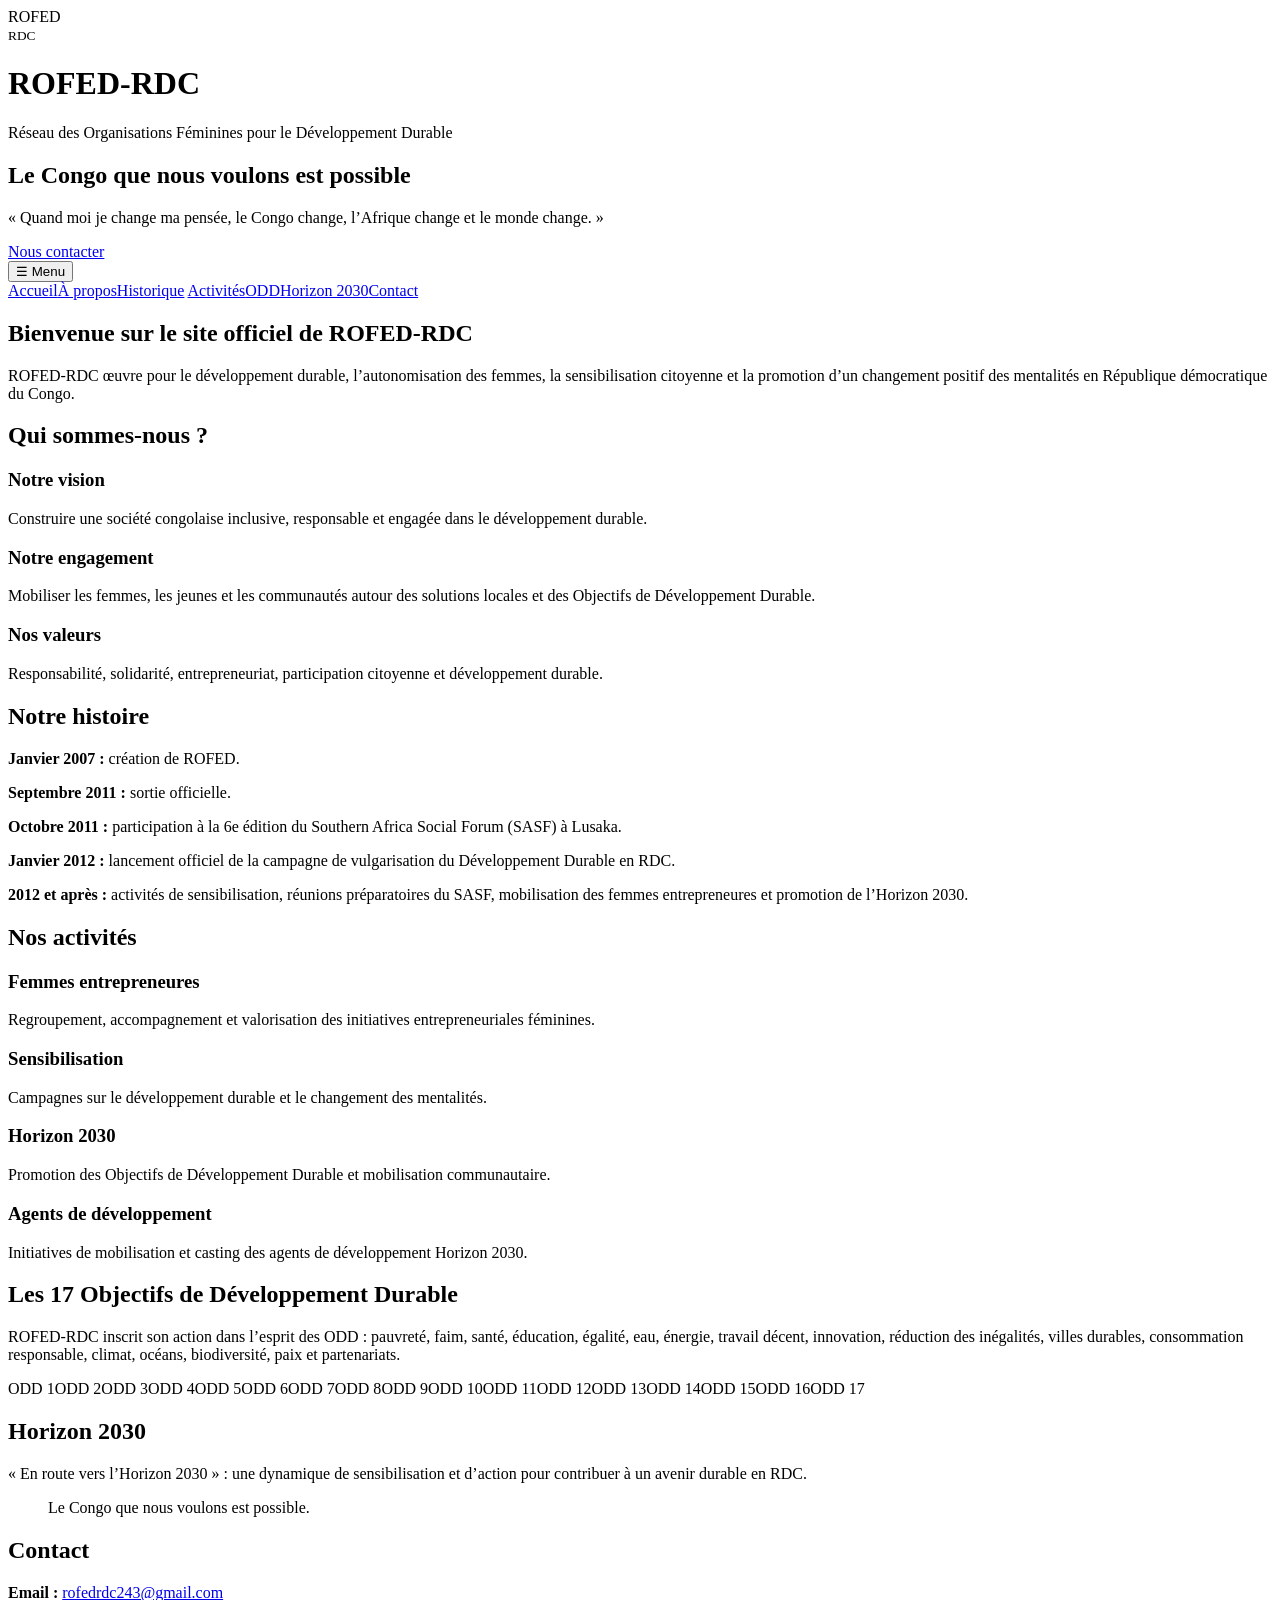
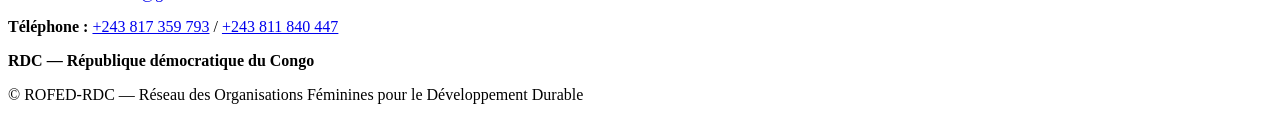
==== index.html @ d717f928 "Initial commit via Netlify [skip ci]" ====
<!DOCTYPE html>
<html lang="fr">
<head>
<meta charset="UTF-8">
<meta name="viewport" content="width=device-width, initial-scale=1.0">
<title>ROFED-RDC | Développement durable</title>
<meta name="description" content="Réseau des Organisations Féminines pour le Développement Durable (ROFED-RDC)">
<link rel="stylesheet" href="style.css">
</head>
<body>
<header class="hero">
  <div class="overlay">
    <div class="brand">
      <div class="logo-placeholder">ROFED<br><small>RDC</small></div>
      <div><h1>ROFED-RDC</h1><p>Réseau des Organisations Féminines pour le Développement Durable</p></div>
    </div>
    <h2>Le Congo que nous voulons est possible</h2>
    <p class="slogan">« Quand moi je change ma pensée, le Congo change, l’Afrique change et le monde change. »</p>
    <a class="btn" href="#contact">Nous contacter</a>
  </div>
</header>

<nav>
  <button id="menuBtn">☰ Menu</button>
  <div id="menu">
    <a href="#accueil">Accueil</a><a href="#apropos">À propos</a><a href="#historique">Historique</a>
    <a href="#activites">Activités</a><a href="#odd">ODD</a><a href="#horizon">Horizon 2030</a><a href="#contact">Contact</a>
  </div>
</nav>

<main>
<section id="accueil" class="section intro">
<h2>Bienvenue sur le site officiel de ROFED-RDC</h2>
<p>ROFED-RDC œuvre pour le développement durable, l’autonomisation des femmes, la sensibilisation citoyenne et la promotion d’un changement positif des mentalités en République démocratique du Congo.</p>
</section>

<section id="apropos" class="section">
<h2>Qui sommes-nous ?</h2>
<div class="cards">
<article><h3>Notre vision</h3><p>Construire une société congolaise inclusive, responsable et engagée dans le développement durable.</p></article>
<article><h3>Notre engagement</h3><p>Mobiliser les femmes, les jeunes et les communautés autour des solutions locales et des Objectifs de Développement Durable.</p></article>
<article><h3>Nos valeurs</h3><p>Responsabilité, solidarité, entrepreneuriat, participation citoyenne et développement durable.</p></article>
</div>
</section>

<section id="historique" class="section alt">
<h2>Notre histoire</h2>
<div class="timeline">
<p><b>Janvier 2007 :</b> création de ROFED.</p>
<p><b>Septembre 2011 :</b> sortie officielle.</p>
<p><b>Octobre 2011 :</b> participation à la 6e édition du Southern Africa Social Forum (SASF) à Lusaka.</p>
<p><b>Janvier 2012 :</b> lancement officiel de la campagne de vulgarisation du Développement Durable en RDC.</p>
<p><b>2012 et après :</b> activités de sensibilisation, réunions préparatoires du SASF, mobilisation des femmes entrepreneures et promotion de l’Horizon 2030.</p>
</div>
</section>

<section id="activites" class="section">
<h2>Nos activités</h2>
<div class="cards">
<article><h3>Femmes entrepreneures</h3><p>Regroupement, accompagnement et valorisation des initiatives entrepreneuriales féminines.</p></article>
<article><h3>Sensibilisation</h3><p>Campagnes sur le développement durable et le changement des mentalités.</p></article>
<article><h3>Horizon 2030</h3><p>Promotion des Objectifs de Développement Durable et mobilisation communautaire.</p></article>
<article><h3>Agents de développement</h3><p>Initiatives de mobilisation et casting des agents de développement Horizon 2030.</p></article>
</div>
</section>

<section id="odd" class="section alt">
<h2>Les 17 Objectifs de Développement Durable</h2>
<p>ROFED-RDC inscrit son action dans l’esprit des ODD : pauvreté, faim, santé, éducation, égalité, eau, énergie, travail décent, innovation, réduction des inégalités, villes durables, consommation responsable, climat, océans, biodiversité, paix et partenariats.</p>
<div class="odd-grid">
<span>ODD 1</span><span>ODD 2</span><span>ODD 3</span><span>ODD 4</span><span>ODD 5</span><span>ODD 6</span><span>ODD 7</span><span>ODD 8</span><span>ODD 9</span><span>ODD 10</span><span>ODD 11</span><span>ODD 12</span><span>ODD 13</span><span>ODD 14</span><span>ODD 15</span><span>ODD 16</span><span>ODD 17</span>
</div>
</section>

<section id="horizon" class="section">
<h2>Horizon 2030</h2>
<p>« En route vers l’Horizon 2030 » : une dynamique de sensibilisation et d’action pour contribuer à un avenir durable en RDC.</p>
<blockquote>Le Congo que nous voulons est possible.</blockquote>
</section>

<section id="contact" class="section contact">
<h2>Contact</h2>
<p><b>Email :</b> <a href="mailto:rofedrdc243@gmail.com">rofedrdc243@gmail.com</a></p>
<p><b>Téléphone :</b> <a href="tel:+243817359793">+243 817 359 793</a> / <a href="tel:+243811840447">+243 811 840 447</a></p>
<p><b>RDC — République démocratique du Congo</b></p>
</section>
</main>

<footer><p>© <span id="year"></span> ROFED-RDC — Réseau des Organisations Féminines pour le Développement Durable</p></footer>
<script src="script.js"></script>
</body>
</html>
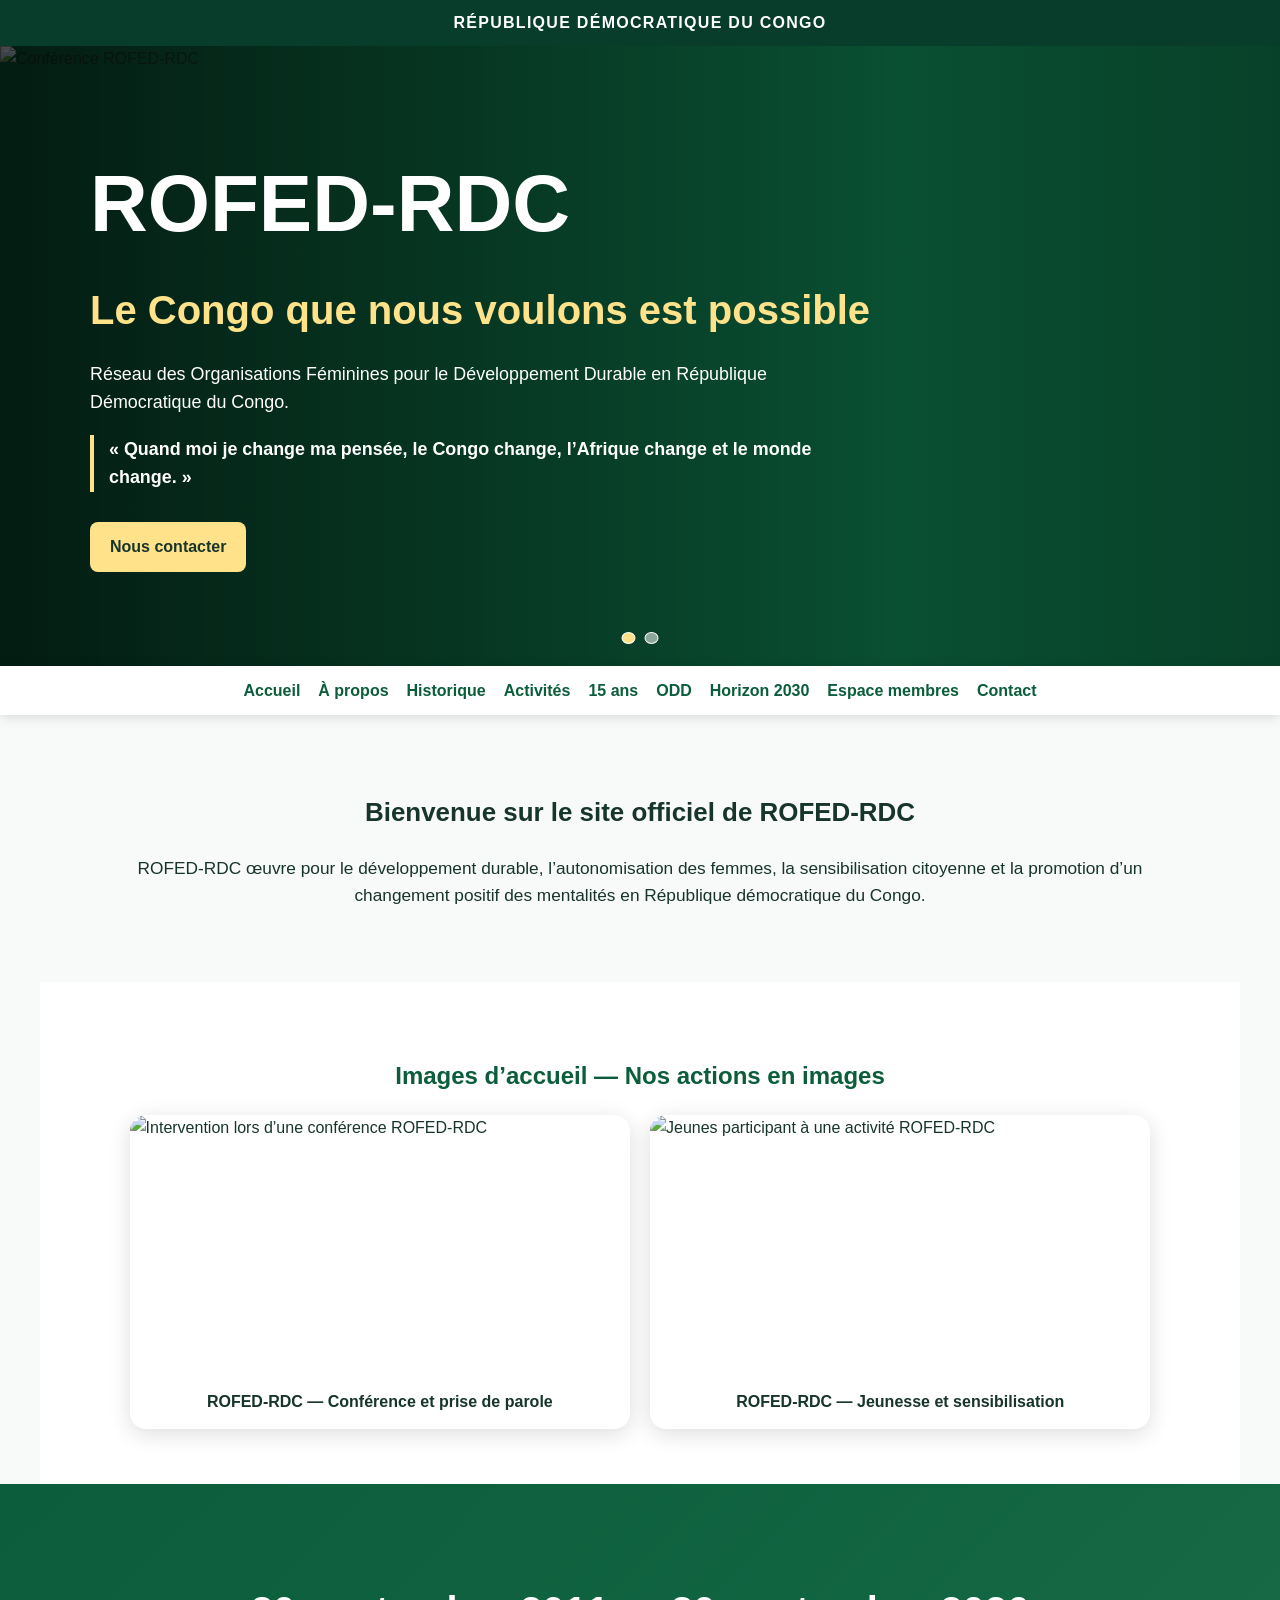
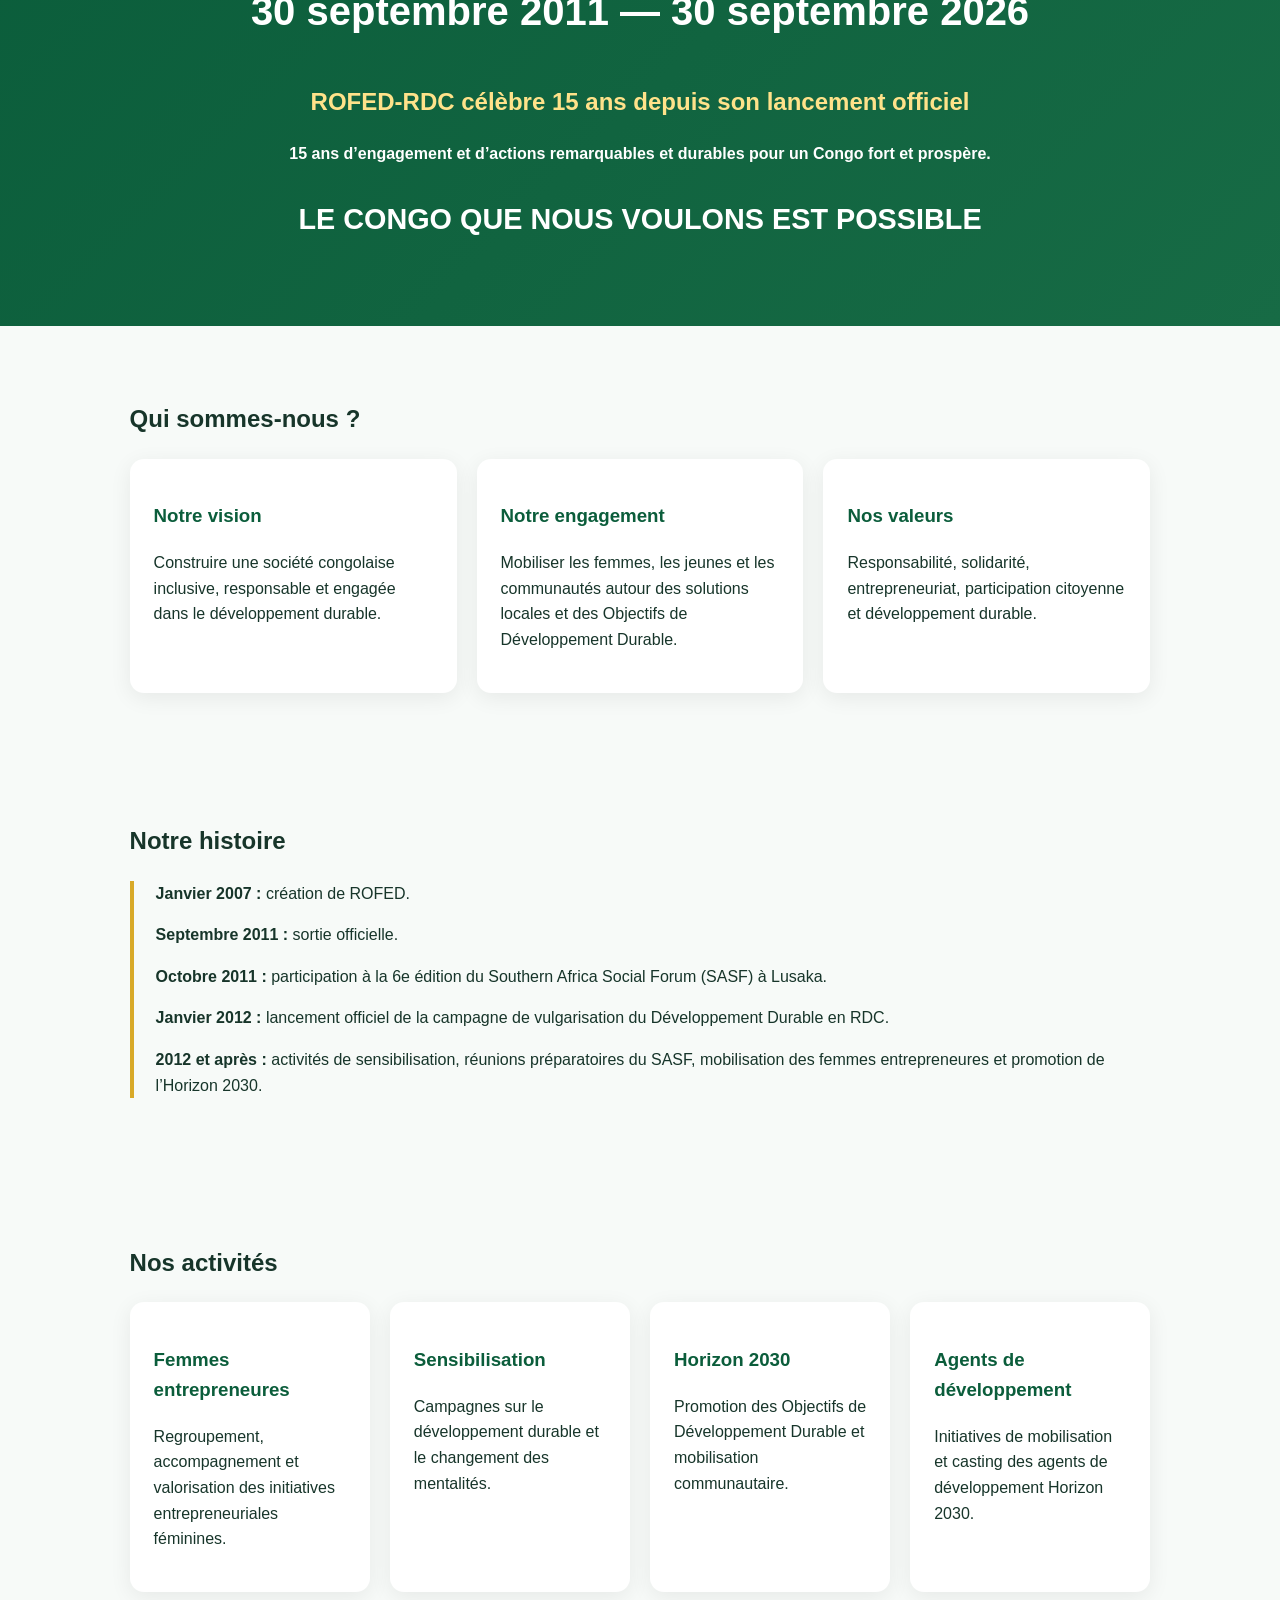
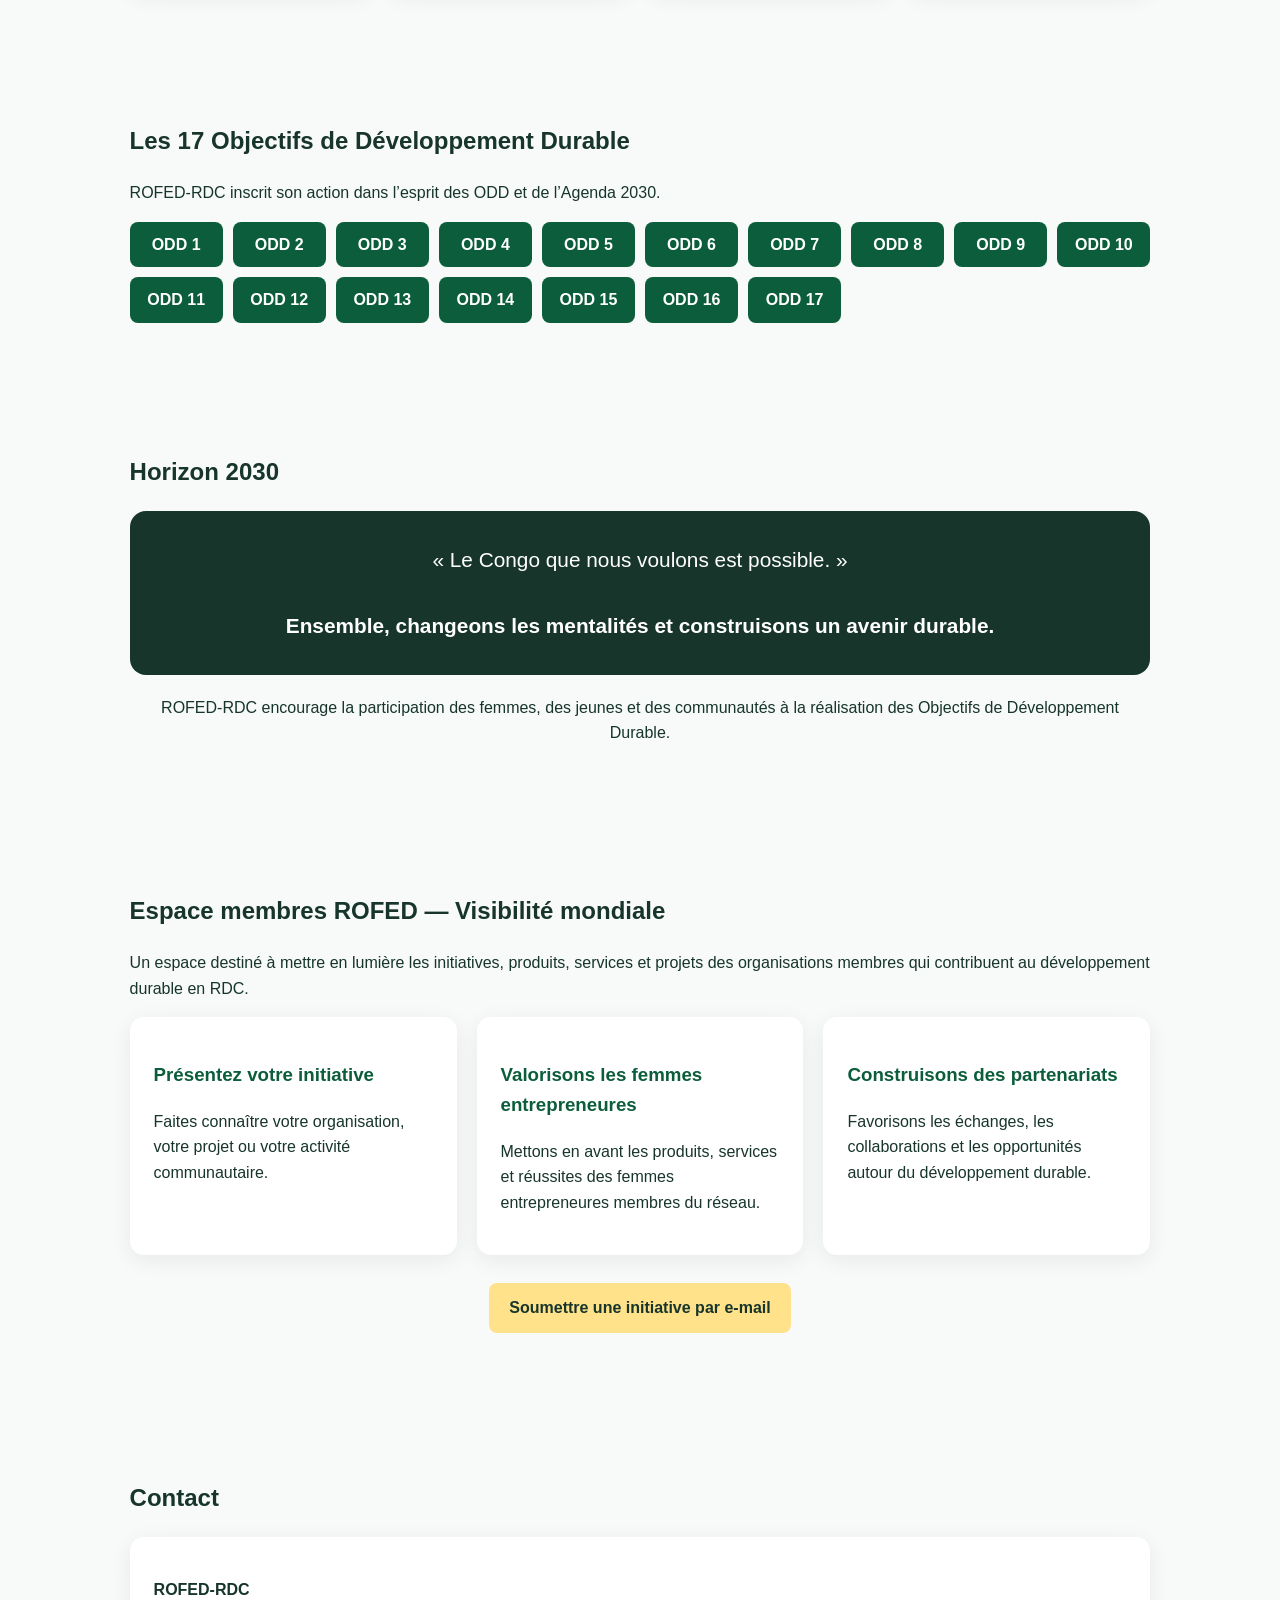
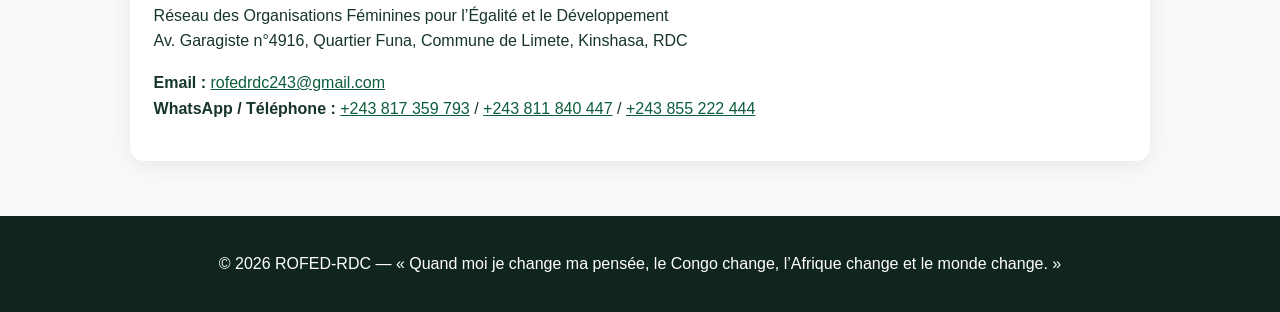
==== commit d46d8bb5: "Add files via upload" ====
--- a/index.html
+++ b/index.html
@@ -4,89 +4,40 @@
 <meta charset="UTF-8">
 <meta name="viewport" content="width=device-width, initial-scale=1.0">
 <title>ROFED-RDC | Développement durable</title>
-<meta name="description" content="Réseau des Organisations Féminines pour le Développement Durable (ROFED-RDC)">
-<link rel="stylesheet" href="style.css">
+<meta name="description" content="ROFED-RDC — Réseau des Organisations Féminines pour le Développement Durable en République Démocratique du Congo.">
+<style>
+*{box-sizing:border-box}html{scroll-behavior:smooth}body{margin:0;font-family:Arial,Helvetica,sans-serif;color:#17352a;background:#f7faf8;line-height:1.6}.hero{position:relative;min-height:620px;background:#0b5d3b;display:flex;align-items:center;justify-content:center;overflow:hidden}.hero-slider{position:absolute;inset:0}.slide{position:absolute;inset:0;opacity:0;transition:opacity .8s ease}.slide.active{opacity:1}.slide img{width:100%;height:100%;object-fit:cover}.slide:after{content:"";position:absolute;inset:0;background:linear-gradient(90deg,rgba(0,0,0,.7),rgba(0,0,0,.15) 70%,rgba(0,0,0,.3))}.hero-content{position:relative;z-index:2;color:#fff;width:min(1100px,90%);padding:70px 0}.hero h1{font-size:clamp(2.4rem,7vw,5rem);margin:0 0 10px}.hero h2{font-size:clamp(1.4rem,4vw,2.5rem);margin:0 0 16px;color:#ffe28a}.hero p{max-width:760px;font-size:1.12rem}.slogan{font-weight:700;font-size:1.25rem;border-left:4px solid #ffe28a;padding-left:15px}.btn{display:inline-block;background:#ffe28a;color:#17352a;padding:12px 20px;border-radius:8px;text-decoration:none;font-weight:800;margin-top:12px}.dots{position:absolute;z-index:4;bottom:22px;left:50%;transform:translateX(-50%);display:flex;gap:9px}.dot{width:12px;height:12px;border-radius:50%;background:#fff8;cursor:pointer;border:1px solid #fff}.dot.active{background:#ffe28a}nav{position:sticky;top:0;z-index:10;background:#fff;box-shadow:0 2px 12px #0002;padding:12px 5%;display:flex;justify-content:center;gap:18px;flex-wrap:wrap}nav a{color:#0b5d3b;text-decoration:none;font-weight:700}section{padding:55px 7%;max-width:1200px;margin:auto}.intro{text-align:center;font-size:1.08rem}.anniversary{background:linear-gradient(135deg,#0b5d3b,#176b45);color:#fff;text-align:center;max-width:none}.anniversary h2{color:#ffe28a}.years{font-weight:900;font-size:clamp(1.5rem,4vw,2.5rem)}.motto{font-size:clamp(1.2rem,3vw,1.8rem);font-weight:900}.cards{display:grid;grid-template-columns:repeat(auto-fit,minmax(220px,1fr));gap:20px}.card,article{background:#fff;padding:24px;border-radius:14px;box-shadow:0 5px 22px #00000012}.card h3,article h3{color:#0b5d3b}.timeline{border-left:4px solid #d8a928;padding-left:22px}.event{background:#fff;margin:0 0 16px;padding:18px;border-radius:12px;box-shadow:0 3px 15px #00000010}.event strong{color:#0b5d3b}.odd-grid{display:grid;grid-template-columns:repeat(auto-fit,minmax(90px,1fr));gap:10px}.odd-grid span{background:#0b5d3b;color:#fff;padding:10px;text-align:center;border-radius:8px;font-weight:700}.quote{background:#17352a;color:#fff;padding:32px;border-radius:16px;text-align:center;font-size:1.3rem}.gallery-intro{text-align:center}.contact a{color:#0b5d3b}.home-images{background:#fff}.home-images h2{text-align:center;color:#0b5d3b}.home-images-grid{display:grid;grid-template-columns:repeat(auto-fit,minmax(280px,1fr));gap:20px}.home-images figure{margin:0;background:#fff;border-radius:16px;overflow:hidden;box-shadow:0 5px 22px #0002}.home-images img{display:block;width:100%;height:260px;object-fit:cover}.home-images figcaption{padding:14px;font-weight:700;text-align:center}footer{background:#10251d;color:#fff;text-align:center;padding:35px 7%}@media(max-width:700px){.hero{min-height:570px}.hero-content{padding:55px 0}nav{justify-content:flex-start;overflow:auto;white-space:nowrap}}
+</style>
 </head>
 <body>
-<header class="hero">
-  <div class="overlay">
-    <div class="brand">
-      <div class="logo-placeholder">ROFED<br><small>RDC</small></div>
-      <div><h1>ROFED-RDC</h1><p>Réseau des Organisations Féminines pour le Développement Durable</p></div>
-    </div>
-    <h2>Le Congo que nous voulons est possible</h2>
-    <p class="slogan">« Quand moi je change ma pensée, le Congo change, l’Afrique change et le monde change. »</p>
-    <a class="btn" href="#contact">Nous contacter</a>
-  </div>
+<div style="background:#073d2a;color:#fff;text-align:center;padding:10px 14px;font-weight:800;letter-spacing:.08em">RÉPUBLIQUE DÉMOCRATIQUE DU CONGO</div>
+<header class="hero" id="accueil">
+<div class="hero-slider">
+<div class="slide active"><img src="images/rofed-conference-speaker.png" alt="Conférence ROFED-RDC"></div>
+<div class="slide"><img src="images/rofed-jeunes-blanc.jpg" alt="Activité de jeunes lors d’un événement ROFED-RDC"></div>
+</div>
+<div class="hero-content">
+<h1>ROFED-RDC</h1>
+<h2>Le Congo que nous voulons est possible</h2>
+<p>Réseau des Organisations Féminines pour le Développement Durable en République Démocratique du Congo.</p>
+<p class="slogan">« Quand moi je change ma pensée, le Congo change, l’Afrique change et le monde change. »</p>
+<a class="btn" href="#contact">Nous contacter</a>
+</div>
+<div class="dots"><button class="dot active" aria-label="Image 1"></button><button class="dot" aria-label="Image 2"></button></div>
 </header>
-
-<nav>
-  <button id="menuBtn">☰ Menu</button>
-  <div id="menu">
-    <a href="#accueil">Accueil</a><a href="#apropos">À propos</a><a href="#historique">Historique</a>
-    <a href="#activites">Activités</a><a href="#odd">ODD</a><a href="#horizon">Horizon 2030</a><a href="#contact">Contact</a>
-  </div>
-</nav>
-
+<nav><a href="#accueil">Accueil</a><a href="#apropos">À propos</a><a href="#historique">Historique</a><a href="#activites">Activités</a><a href="#anniversaire">15 ans</a><a href="#odd">ODD</a><a href="#horizon">Horizon 2030</a><a href="#membres">Espace membres</a><a href="#contact">Contact</a></nav>
 <main>
-<section id="accueil" class="section intro">
-<h2>Bienvenue sur le site officiel de ROFED-RDC</h2>
-<p>ROFED-RDC œuvre pour le développement durable, l’autonomisation des femmes, la sensibilisation citoyenne et la promotion d’un changement positif des mentalités en République démocratique du Congo.</p>
-</section>
-
-<section id="apropos" class="section">
-<h2>Qui sommes-nous ?</h2>
-<div class="cards">
-<article><h3>Notre vision</h3><p>Construire une société congolaise inclusive, responsable et engagée dans le développement durable.</p></article>
-<article><h3>Notre engagement</h3><p>Mobiliser les femmes, les jeunes et les communautés autour des solutions locales et des Objectifs de Développement Durable.</p></article>
-<article><h3>Nos valeurs</h3><p>Responsabilité, solidarité, entrepreneuriat, participation citoyenne et développement durable.</p></article>
-</div>
-</section>
-
-<section id="historique" class="section alt">
-<h2>Notre histoire</h2>
-<div class="timeline">
-<p><b>Janvier 2007 :</b> création de ROFED.</p>
-<p><b>Septembre 2011 :</b> sortie officielle.</p>
-<p><b>Octobre 2011 :</b> participation à la 6e édition du Southern Africa Social Forum (SASF) à Lusaka.</p>
-<p><b>Janvier 2012 :</b> lancement officiel de la campagne de vulgarisation du Développement Durable en RDC.</p>
-<p><b>2012 et après :</b> activités de sensibilisation, réunions préparatoires du SASF, mobilisation des femmes entrepreneures et promotion de l’Horizon 2030.</p>
-</div>
-</section>
-
-<section id="activites" class="section">
-<h2>Nos activités</h2>
-<div class="cards">
-<article><h3>Femmes entrepreneures</h3><p>Regroupement, accompagnement et valorisation des initiatives entrepreneuriales féminines.</p></article>
-<article><h3>Sensibilisation</h3><p>Campagnes sur le développement durable et le changement des mentalités.</p></article>
-<article><h3>Horizon 2030</h3><p>Promotion des Objectifs de Développement Durable et mobilisation communautaire.</p></article>
-<article><h3>Agents de développement</h3><p>Initiatives de mobilisation et casting des agents de développement Horizon 2030.</p></article>
-</div>
-</section>
-
-<section id="odd" class="section alt">
-<h2>Les 17 Objectifs de Développement Durable</h2>
-<p>ROFED-RDC inscrit son action dans l’esprit des ODD : pauvreté, faim, santé, éducation, égalité, eau, énergie, travail décent, innovation, réduction des inégalités, villes durables, consommation responsable, climat, océans, biodiversité, paix et partenariats.</p>
-<div class="odd-grid">
-<span>ODD 1</span><span>ODD 2</span><span>ODD 3</span><span>ODD 4</span><span>ODD 5</span><span>ODD 6</span><span>ODD 7</span><span>ODD 8</span><span>ODD 9</span><span>ODD 10</span><span>ODD 11</span><span>ODD 12</span><span>ODD 13</span><span>ODD 14</span><span>ODD 15</span><span>ODD 16</span><span>ODD 17</span>
-</div>
-</section>
-
-<section id="horizon" class="section">
-<h2>Horizon 2030</h2>
-<p>« En route vers l’Horizon 2030 » : une dynamique de sensibilisation et d’action pour contribuer à un avenir durable en RDC.</p>
-<blockquote>Le Congo que nous voulons est possible.</blockquote>
-</section>
-
-<section id="contact" class="section contact">
-<h2>Contact</h2>
-<p><b>Email :</b> <a href="mailto:rofedrdc243@gmail.com">rofedrdc243@gmail.com</a></p>
-<p><b>Téléphone :</b> <a href="tel:+243817359793">+243 817 359 793</a> / <a href="tel:+243811840447">+243 811 840 447</a></p>
-<p><b>RDC — République démocratique du Congo</b></p>
-</section>
+<section class="intro"><h2>Bienvenue sur le site officiel de ROFED-RDC</h2><p>ROFED-RDC œuvre pour le développement durable, l’autonomisation des femmes, la sensibilisation citoyenne et la promotion d’un changement positif des mentalités en République démocratique du Congo.</p></section>
+<section class="home-images"><h2>Images d’accueil — Nos actions en images</h2><div class="home-images-grid"><figure><img src="images/rofed-conference-speaker.png" alt="Intervention lors d’une conférence ROFED-RDC"><figcaption>ROFED-RDC — Conférence et prise de parole</figcaption></figure><figure><img src="images/rofed-jeunes-blanc.jpg" alt="Jeunes participant à une activité ROFED-RDC"><figcaption>ROFED-RDC — Jeunesse et sensibilisation</figcaption></figure></div></section>
+<section id="anniversaire" class="anniversary"><p class="years">30 septembre 2011 — 30 septembre 2026</p><h2>ROFED-RDC célèbre 15 ans depuis son lancement officiel</h2><p><strong>15 ans d’engagement et d’actions remarquables et durables pour un Congo fort et prospère.</strong></p><p class="motto">LE CONGO QUE NOUS VOULONS EST POSSIBLE</p></section>
+<section id="apropos"><h2>Qui sommes-nous ?</h2><div class="cards"><article><h3>Notre vision</h3><p>Construire une société congolaise inclusive, responsable et engagée dans le développement durable.</p></article><article><h3>Notre engagement</h3><p>Mobiliser les femmes, les jeunes et les communautés autour des solutions locales et des Objectifs de Développement Durable.</p></article><article><h3>Nos valeurs</h3><p>Responsabilité, solidarité, entrepreneuriat, participation citoyenne et développement durable.</p></article></div></section>
+<section id="historique"><h2>Notre histoire</h2><div class="timeline"><p><b>Janvier 2007 :</b> création de ROFED.</p><p><b>Septembre 2011 :</b> sortie officielle.</p><p><b>Octobre 2011 :</b> participation à la 6e édition du Southern Africa Social Forum (SASF) à Lusaka.</p><p><b>Janvier 2012 :</b> lancement officiel de la campagne de vulgarisation du Développement Durable en RDC.</p><p><b>2012 et après :</b> activités de sensibilisation, réunions préparatoires du SASF, mobilisation des femmes entrepreneures et promotion de l’Horizon 2030.</p></div></section>
+<section id="activites"><h2>Nos activités</h2><div class="cards"><article><h3>Femmes entrepreneures</h3><p>Regroupement, accompagnement et valorisation des initiatives entrepreneuriales féminines.</p></article><article><h3>Sensibilisation</h3><p>Campagnes sur le développement durable et le changement des mentalités.</p></article><article><h3>Horizon 2030</h3><p>Promotion des Objectifs de Développement Durable et mobilisation communautaire.</p></article><article><h3>Agents de développement</h3><p>Initiatives de mobilisation et casting des agents de développement Horizon 2030.</p></article></div></section>
+<section id="odd"><h2>Les 17 Objectifs de Développement Durable</h2><p>ROFED-RDC inscrit son action dans l’esprit des ODD et de l’Agenda 2030.</p><div class="odd-grid"><span>ODD 1</span><span>ODD 2</span><span>ODD 3</span><span>ODD 4</span><span>ODD 5</span><span>ODD 6</span><span>ODD 7</span><span>ODD 8</span><span>ODD 9</span><span>ODD 10</span><span>ODD 11</span><span>ODD 12</span><span>ODD 13</span><span>ODD 14</span><span>ODD 15</span><span>ODD 16</span><span>ODD 17</span></div></section>
+<section id="horizon"><h2>Horizon 2030</h2><div class="quote">« Le Congo que nous voulons est possible. »<br><br><strong>Ensemble, changeons les mentalités et construisons un avenir durable.</strong></div><p style="text-align:center;margin-top:20px">ROFED-RDC encourage la participation des femmes, des jeunes et des communautés à la réalisation des Objectifs de Développement Durable.</p></section>
+<section id="membres"><h2>Espace membres ROFED — Visibilité mondiale</h2><p>Un espace destiné à mettre en lumière les initiatives, produits, services et projets des organisations membres qui contribuent au développement durable en RDC.</p><div class="cards"><article><h3>Présentez votre initiative</h3><p>Faites connaître votre organisation, votre projet ou votre activité communautaire.</p></article><article><h3>Valorisons les femmes entrepreneures</h3><p>Mettons en avant les produits, services et réussites des femmes entrepreneures membres du réseau.</p></article><article><h3>Construisons des partenariats</h3><p>Favorisons les échanges, les collaborations et les opportunités autour du développement durable.</p></article></div><p style="text-align:center"><a class="btn" href="mailto:rofedrdc243@gmail.com?subject=Espace%20membres%20ROFED-RDC">Soumettre une initiative par e-mail</a></p></section>
+<section id="contact" class="contact"><h2>Contact</h2><div class="card"><p><b>ROFED-RDC</b><br>Réseau des Organisations Féminines pour l’Égalité et le Développement<br>Av. Garagiste n°4916, Quartier Funa, Commune de Limete, Kinshasa, RDC</p><p><b>Email :</b> <a href="mailto:rofedrdc243@gmail.com">rofedrdc243@gmail.com</a><br><b>WhatsApp / Téléphone :</b> <a href="tel:+243817359793">+243 817 359 793</a> / <a href="tel:+243811840447">+243 811 840 447</a> / <a href="tel:+243855222444">+243 855 222 444</a></p></div></section>
 </main>
-
-<footer><p>© <span id="year"></span> ROFED-RDC — Réseau des Organisations Féminines pour le Développement Durable</p></footer>
-<script src="script.js"></script>
-</body>
-</html>+<footer>© <span id="year"></span> ROFED-RDC — « Quand moi je change ma pensée, le Congo change, l’Afrique change et le monde change. »</footer>
+<script>const slides=[...document.querySelectorAll('.slide')],dots=[...document.querySelectorAll('.dot')];let i=0;function show(n){i=n;slides.forEach((s,k)=>s.classList.toggle('active',k===i));dots.forEach((d,k)=>d.classList.toggle('active',k===i))}dots.forEach((d,k)=>d.addEventListener('click',()=>show(k)));setInterval(()=>show((i+1)%slides.length),5000);document.getElementById('year').textContent=new Date().getFullYear();</script>
+</body></html>
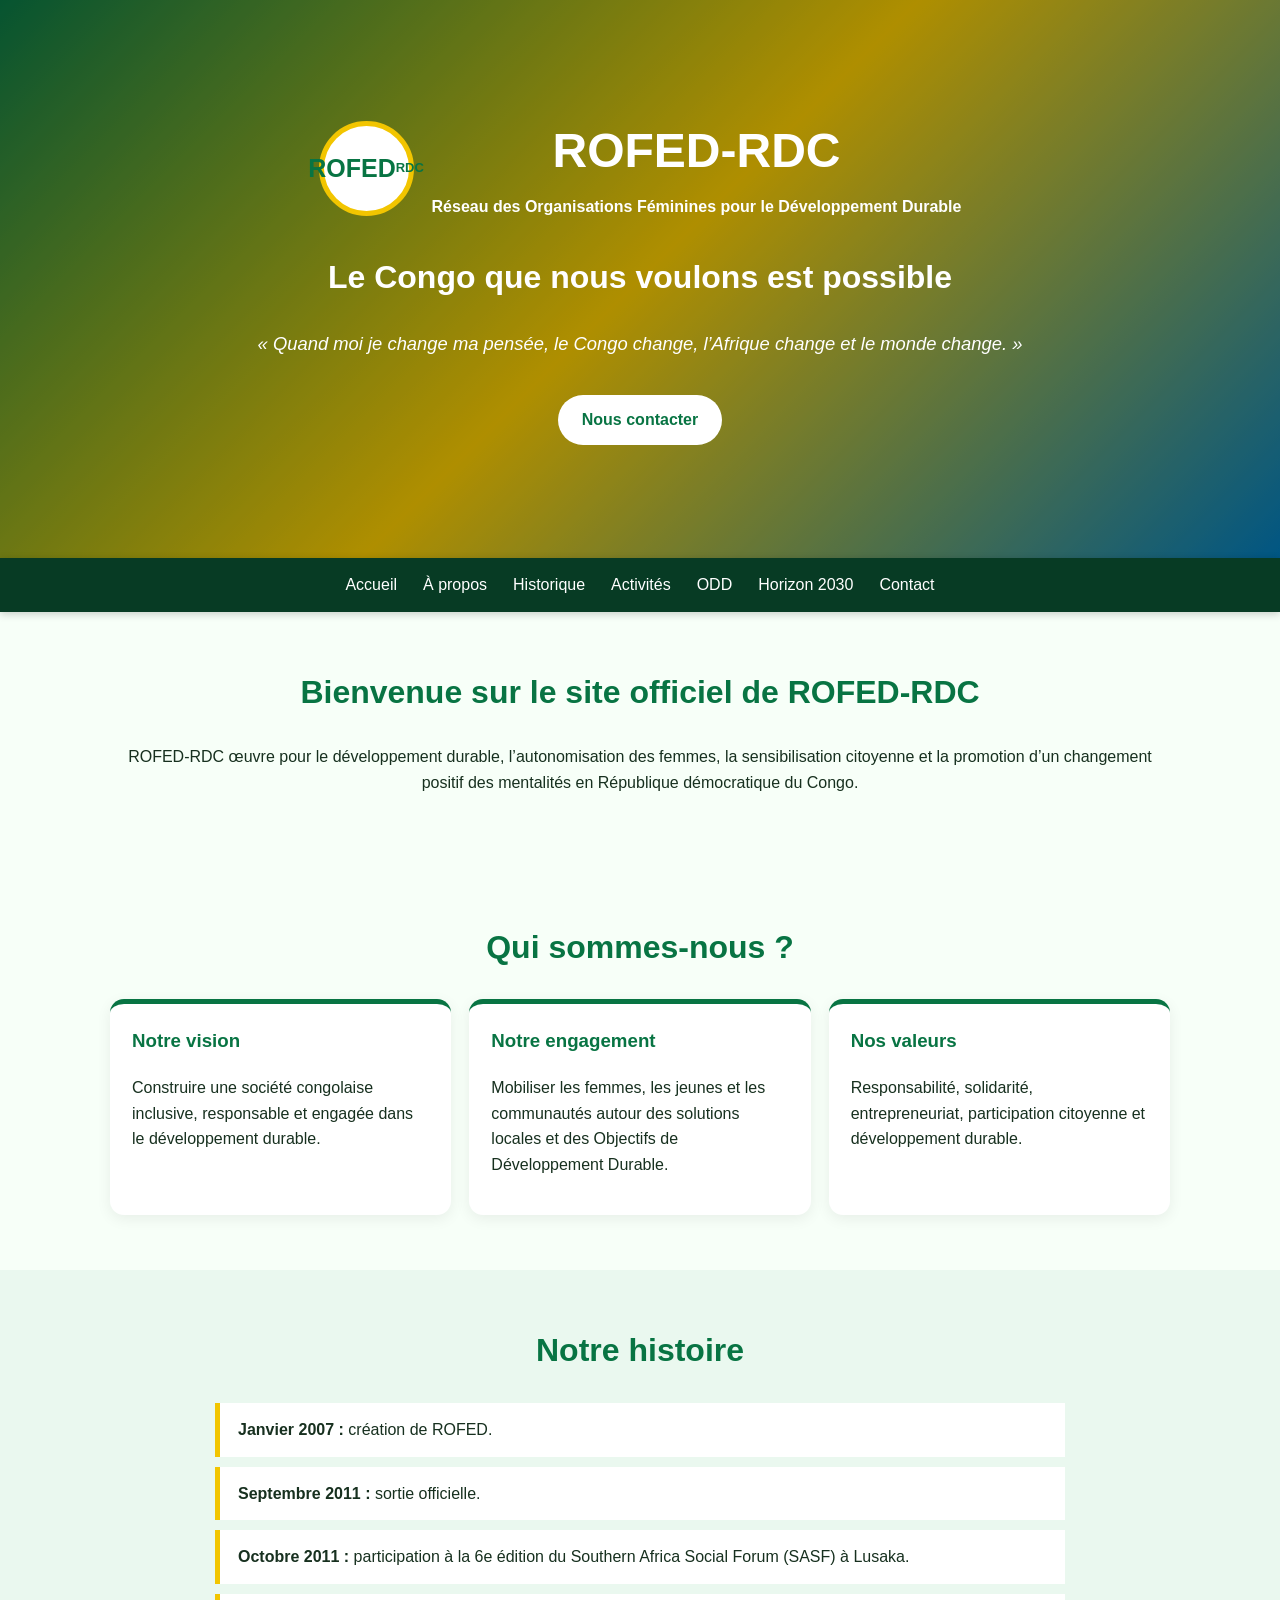
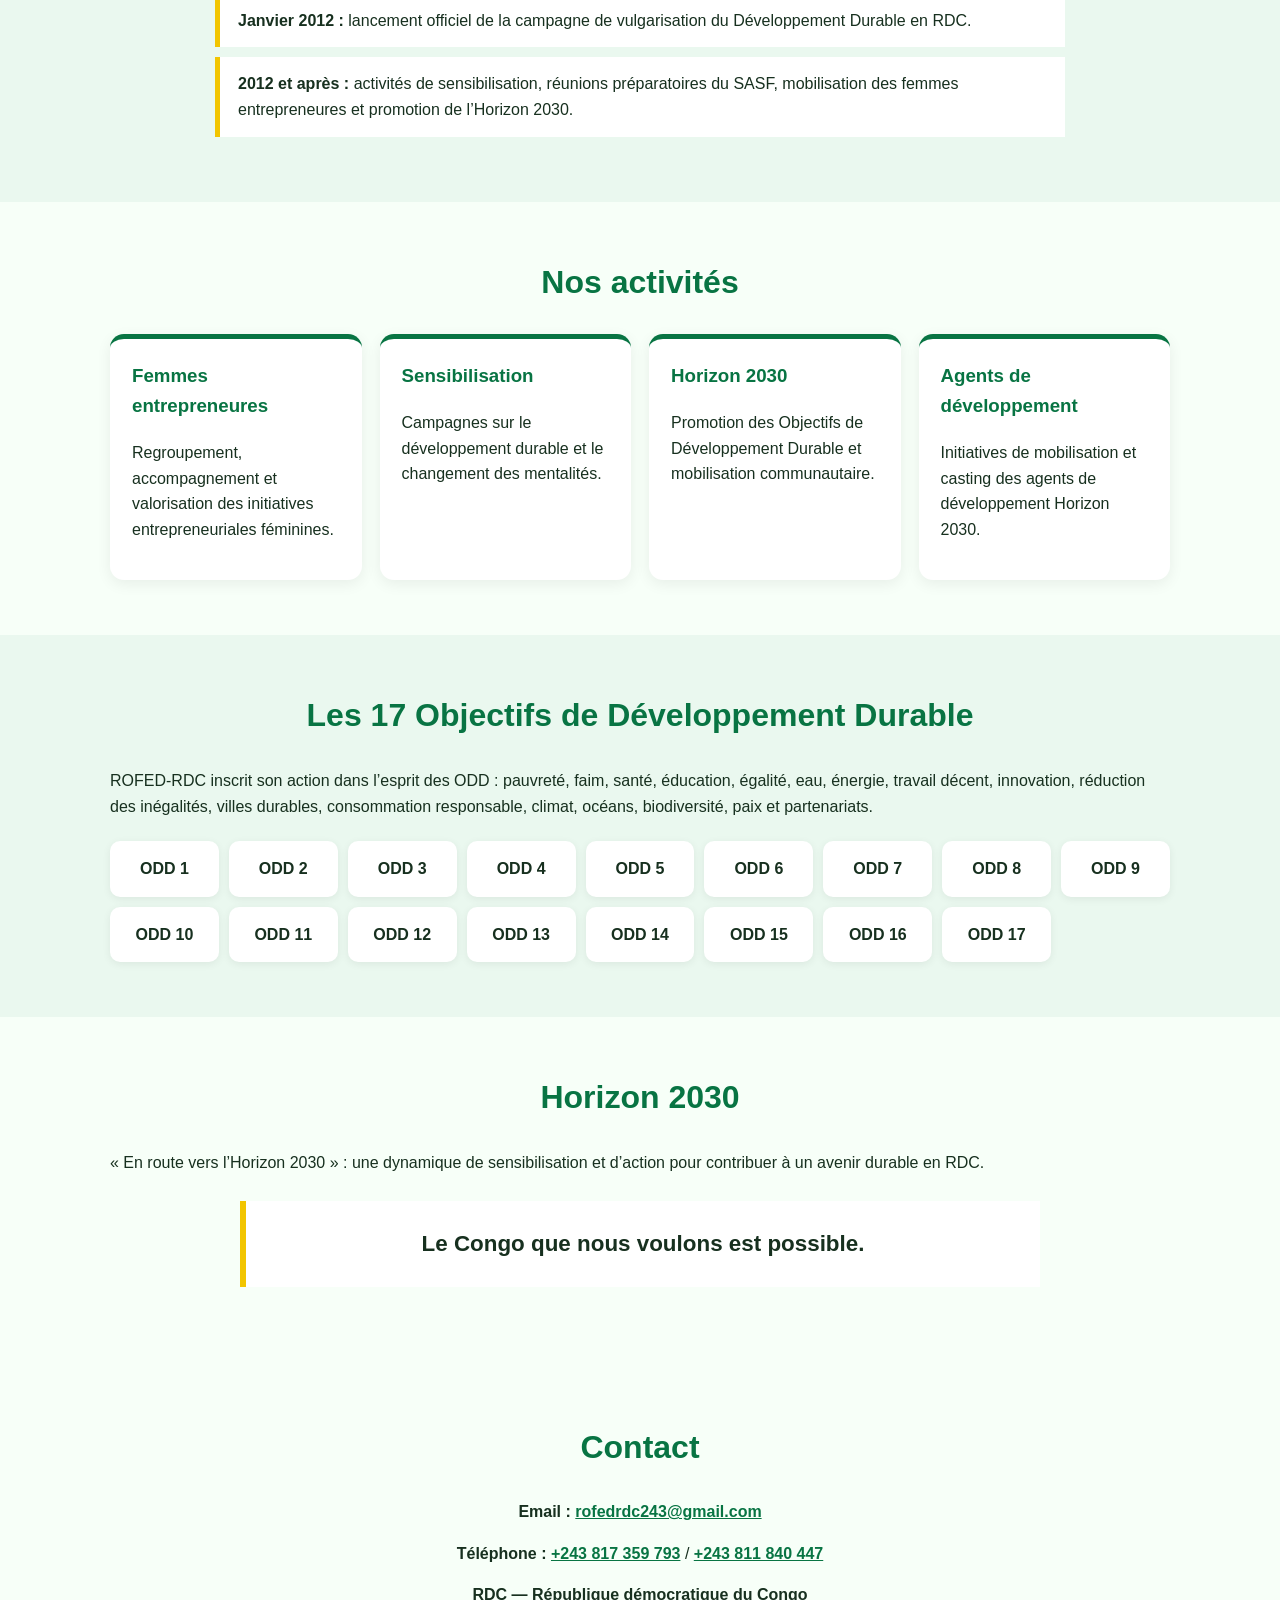
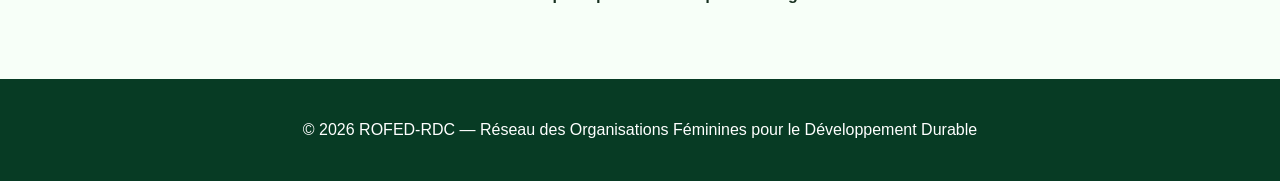
==== commit 36547746: "Add files via upload" ====
--- a/index.html
+++ b/index.html
@@ -4,40 +4,89 @@
 <meta charset="UTF-8">
 <meta name="viewport" content="width=device-width, initial-scale=1.0">
 <title>ROFED-RDC | Développement durable</title>
-<meta name="description" content="ROFED-RDC — Réseau des Organisations Féminines pour le Développement Durable en République Démocratique du Congo.">
-<style>
-*{box-sizing:border-box}html{scroll-behavior:smooth}body{margin:0;font-family:Arial,Helvetica,sans-serif;color:#17352a;background:#f7faf8;line-height:1.6}.hero{position:relative;min-height:620px;background:#0b5d3b;display:flex;align-items:center;justify-content:center;overflow:hidden}.hero-slider{position:absolute;inset:0}.slide{position:absolute;inset:0;opacity:0;transition:opacity .8s ease}.slide.active{opacity:1}.slide img{width:100%;height:100%;object-fit:cover}.slide:after{content:"";position:absolute;inset:0;background:linear-gradient(90deg,rgba(0,0,0,.7),rgba(0,0,0,.15) 70%,rgba(0,0,0,.3))}.hero-content{position:relative;z-index:2;color:#fff;width:min(1100px,90%);padding:70px 0}.hero h1{font-size:clamp(2.4rem,7vw,5rem);margin:0 0 10px}.hero h2{font-size:clamp(1.4rem,4vw,2.5rem);margin:0 0 16px;color:#ffe28a}.hero p{max-width:760px;font-size:1.12rem}.slogan{font-weight:700;font-size:1.25rem;border-left:4px solid #ffe28a;padding-left:15px}.btn{display:inline-block;background:#ffe28a;color:#17352a;padding:12px 20px;border-radius:8px;text-decoration:none;font-weight:800;margin-top:12px}.dots{position:absolute;z-index:4;bottom:22px;left:50%;transform:translateX(-50%);display:flex;gap:9px}.dot{width:12px;height:12px;border-radius:50%;background:#fff8;cursor:pointer;border:1px solid #fff}.dot.active{background:#ffe28a}nav{position:sticky;top:0;z-index:10;background:#fff;box-shadow:0 2px 12px #0002;padding:12px 5%;display:flex;justify-content:center;gap:18px;flex-wrap:wrap}nav a{color:#0b5d3b;text-decoration:none;font-weight:700}section{padding:55px 7%;max-width:1200px;margin:auto}.intro{text-align:center;font-size:1.08rem}.anniversary{background:linear-gradient(135deg,#0b5d3b,#176b45);color:#fff;text-align:center;max-width:none}.anniversary h2{color:#ffe28a}.years{font-weight:900;font-size:clamp(1.5rem,4vw,2.5rem)}.motto{font-size:clamp(1.2rem,3vw,1.8rem);font-weight:900}.cards{display:grid;grid-template-columns:repeat(auto-fit,minmax(220px,1fr));gap:20px}.card,article{background:#fff;padding:24px;border-radius:14px;box-shadow:0 5px 22px #00000012}.card h3,article h3{color:#0b5d3b}.timeline{border-left:4px solid #d8a928;padding-left:22px}.event{background:#fff;margin:0 0 16px;padding:18px;border-radius:12px;box-shadow:0 3px 15px #00000010}.event strong{color:#0b5d3b}.odd-grid{display:grid;grid-template-columns:repeat(auto-fit,minmax(90px,1fr));gap:10px}.odd-grid span{background:#0b5d3b;color:#fff;padding:10px;text-align:center;border-radius:8px;font-weight:700}.quote{background:#17352a;color:#fff;padding:32px;border-radius:16px;text-align:center;font-size:1.3rem}.gallery-intro{text-align:center}.contact a{color:#0b5d3b}.home-images{background:#fff}.home-images h2{text-align:center;color:#0b5d3b}.home-images-grid{display:grid;grid-template-columns:repeat(auto-fit,minmax(280px,1fr));gap:20px}.home-images figure{margin:0;background:#fff;border-radius:16px;overflow:hidden;box-shadow:0 5px 22px #0002}.home-images img{display:block;width:100%;height:260px;object-fit:cover}.home-images figcaption{padding:14px;font-weight:700;text-align:center}footer{background:#10251d;color:#fff;text-align:center;padding:35px 7%}@media(max-width:700px){.hero{min-height:570px}.hero-content{padding:55px 0}nav{justify-content:flex-start;overflow:auto;white-space:nowrap}}
-</style>
+<meta name="description" content="Réseau des Organisations Féminines pour le Développement Durable (ROFED-RDC)">
+<link rel="stylesheet" href="style.css">
 </head>
 <body>
-<div style="background:#073d2a;color:#fff;text-align:center;padding:10px 14px;font-weight:800;letter-spacing:.08em">RÉPUBLIQUE DÉMOCRATIQUE DU CONGO</div>
-<header class="hero" id="accueil">
-<div class="hero-slider">
-<div class="slide active"><img src="images/rofed-conference-speaker.png" alt="Conférence ROFED-RDC"></div>
-<div class="slide"><img src="images/rofed-jeunes-blanc.jpg" alt="Activité de jeunes lors d’un événement ROFED-RDC"></div>
+<header class="hero">
+  <div class="overlay">
+    <div class="brand">
+      <div class="logo-placeholder">ROFED<br><small>RDC</small></div>
+      <div><h1>ROFED-RDC</h1><p>Réseau des Organisations Féminines pour le Développement Durable</p></div>
+    </div>
+    <h2>Le Congo que nous voulons est possible</h2>
+    <p class="slogan">« Quand moi je change ma pensée, le Congo change, l’Afrique change et le monde change. »</p>
+    <a class="btn" href="#contact">Nous contacter</a>
+  </div>
+</header>
+
+<nav>
+  <button id="menuBtn">☰ Menu</button>
+  <div id="menu">
+    <a href="#accueil">Accueil</a><a href="#apropos">À propos</a><a href="#historique">Historique</a>
+    <a href="#activites">Activités</a><a href="#odd">ODD</a><a href="#horizon">Horizon 2030</a><a href="#contact">Contact</a>
+  </div>
+</nav>
+
+<main>
+<section id="accueil" class="section intro">
+<h2>Bienvenue sur le site officiel de ROFED-RDC</h2>
+<p>ROFED-RDC œuvre pour le développement durable, l’autonomisation des femmes, la sensibilisation citoyenne et la promotion d’un changement positif des mentalités en République démocratique du Congo.</p>
+</section>
+
+<section id="apropos" class="section">
+<h2>Qui sommes-nous ?</h2>
+<div class="cards">
+<article><h3>Notre vision</h3><p>Construire une société congolaise inclusive, responsable et engagée dans le développement durable.</p></article>
+<article><h3>Notre engagement</h3><p>Mobiliser les femmes, les jeunes et les communautés autour des solutions locales et des Objectifs de Développement Durable.</p></article>
+<article><h3>Nos valeurs</h3><p>Responsabilité, solidarité, entrepreneuriat, participation citoyenne et développement durable.</p></article>
 </div>
-<div class="hero-content">
-<h1>ROFED-RDC</h1>
-<h2>Le Congo que nous voulons est possible</h2>
-<p>Réseau des Organisations Féminines pour le Développement Durable en République Démocratique du Congo.</p>
-<p class="slogan">« Quand moi je change ma pensée, le Congo change, l’Afrique change et le monde change. »</p>
-<a class="btn" href="#contact">Nous contacter</a>
+</section>
+
+<section id="historique" class="section alt">
+<h2>Notre histoire</h2>
+<div class="timeline">
+<p><b>Janvier 2007 :</b> création de ROFED.</p>
+<p><b>Septembre 2011 :</b> sortie officielle.</p>
+<p><b>Octobre 2011 :</b> participation à la 6e édition du Southern Africa Social Forum (SASF) à Lusaka.</p>
+<p><b>Janvier 2012 :</b> lancement officiel de la campagne de vulgarisation du Développement Durable en RDC.</p>
+<p><b>2012 et après :</b> activités de sensibilisation, réunions préparatoires du SASF, mobilisation des femmes entrepreneures et promotion de l’Horizon 2030.</p>
 </div>
-<div class="dots"><button class="dot active" aria-label="Image 1"></button><button class="dot" aria-label="Image 2"></button></div>
-</header>
-<nav><a href="#accueil">Accueil</a><a href="#apropos">À propos</a><a href="#historique">Historique</a><a href="#activites">Activités</a><a href="#anniversaire">15 ans</a><a href="#odd">ODD</a><a href="#horizon">Horizon 2030</a><a href="#membres">Espace membres</a><a href="#contact">Contact</a></nav>
-<main>
-<section class="intro"><h2>Bienvenue sur le site officiel de ROFED-RDC</h2><p>ROFED-RDC œuvre pour le développement durable, l’autonomisation des femmes, la sensibilisation citoyenne et la promotion d’un changement positif des mentalités en République démocratique du Congo.</p></section>
-<section class="home-images"><h2>Images d’accueil — Nos actions en images</h2><div class="home-images-grid"><figure><img src="images/rofed-conference-speaker.png" alt="Intervention lors d’une conférence ROFED-RDC"><figcaption>ROFED-RDC — Conférence et prise de parole</figcaption></figure><figure><img src="images/rofed-jeunes-blanc.jpg" alt="Jeunes participant à une activité ROFED-RDC"><figcaption>ROFED-RDC — Jeunesse et sensibilisation</figcaption></figure></div></section>
-<section id="anniversaire" class="anniversary"><p class="years">30 septembre 2011 — 30 septembre 2026</p><h2>ROFED-RDC célèbre 15 ans depuis son lancement officiel</h2><p><strong>15 ans d’engagement et d’actions remarquables et durables pour un Congo fort et prospère.</strong></p><p class="motto">LE CONGO QUE NOUS VOULONS EST POSSIBLE</p></section>
-<section id="apropos"><h2>Qui sommes-nous ?</h2><div class="cards"><article><h3>Notre vision</h3><p>Construire une société congolaise inclusive, responsable et engagée dans le développement durable.</p></article><article><h3>Notre engagement</h3><p>Mobiliser les femmes, les jeunes et les communautés autour des solutions locales et des Objectifs de Développement Durable.</p></article><article><h3>Nos valeurs</h3><p>Responsabilité, solidarité, entrepreneuriat, participation citoyenne et développement durable.</p></article></div></section>
-<section id="historique"><h2>Notre histoire</h2><div class="timeline"><p><b>Janvier 2007 :</b> création de ROFED.</p><p><b>Septembre 2011 :</b> sortie officielle.</p><p><b>Octobre 2011 :</b> participation à la 6e édition du Southern Africa Social Forum (SASF) à Lusaka.</p><p><b>Janvier 2012 :</b> lancement officiel de la campagne de vulgarisation du Développement Durable en RDC.</p><p><b>2012 et après :</b> activités de sensibilisation, réunions préparatoires du SASF, mobilisation des femmes entrepreneures et promotion de l’Horizon 2030.</p></div></section>
-<section id="activites"><h2>Nos activités</h2><div class="cards"><article><h3>Femmes entrepreneures</h3><p>Regroupement, accompagnement et valorisation des initiatives entrepreneuriales féminines.</p></article><article><h3>Sensibilisation</h3><p>Campagnes sur le développement durable et le changement des mentalités.</p></article><article><h3>Horizon 2030</h3><p>Promotion des Objectifs de Développement Durable et mobilisation communautaire.</p></article><article><h3>Agents de développement</h3><p>Initiatives de mobilisation et casting des agents de développement Horizon 2030.</p></article></div></section>
-<section id="odd"><h2>Les 17 Objectifs de Développement Durable</h2><p>ROFED-RDC inscrit son action dans l’esprit des ODD et de l’Agenda 2030.</p><div class="odd-grid"><span>ODD 1</span><span>ODD 2</span><span>ODD 3</span><span>ODD 4</span><span>ODD 5</span><span>ODD 6</span><span>ODD 7</span><span>ODD 8</span><span>ODD 9</span><span>ODD 10</span><span>ODD 11</span><span>ODD 12</span><span>ODD 13</span><span>ODD 14</span><span>ODD 15</span><span>ODD 16</span><span>ODD 17</span></div></section>
-<section id="horizon"><h2>Horizon 2030</h2><div class="quote">« Le Congo que nous voulons est possible. »<br><br><strong>Ensemble, changeons les mentalités et construisons un avenir durable.</strong></div><p style="text-align:center;margin-top:20px">ROFED-RDC encourage la participation des femmes, des jeunes et des communautés à la réalisation des Objectifs de Développement Durable.</p></section>
-<section id="membres"><h2>Espace membres ROFED — Visibilité mondiale</h2><p>Un espace destiné à mettre en lumière les initiatives, produits, services et projets des organisations membres qui contribuent au développement durable en RDC.</p><div class="cards"><article><h3>Présentez votre initiative</h3><p>Faites connaître votre organisation, votre projet ou votre activité communautaire.</p></article><article><h3>Valorisons les femmes entrepreneures</h3><p>Mettons en avant les produits, services et réussites des femmes entrepreneures membres du réseau.</p></article><article><h3>Construisons des partenariats</h3><p>Favorisons les échanges, les collaborations et les opportunités autour du développement durable.</p></article></div><p style="text-align:center"><a class="btn" href="mailto:rofedrdc243@gmail.com?subject=Espace%20membres%20ROFED-RDC">Soumettre une initiative par e-mail</a></p></section>
-<section id="contact" class="contact"><h2>Contact</h2><div class="card"><p><b>ROFED-RDC</b><br>Réseau des Organisations Féminines pour l’Égalité et le Développement<br>Av. Garagiste n°4916, Quartier Funa, Commune de Limete, Kinshasa, RDC</p><p><b>Email :</b> <a href="mailto:rofedrdc243@gmail.com">rofedrdc243@gmail.com</a><br><b>WhatsApp / Téléphone :</b> <a href="tel:+243817359793">+243 817 359 793</a> / <a href="tel:+243811840447">+243 811 840 447</a> / <a href="tel:+243855222444">+243 855 222 444</a></p></div></section>
+</section>
+
+<section id="activites" class="section">
+<h2>Nos activités</h2>
+<div class="cards">
+<article><h3>Femmes entrepreneures</h3><p>Regroupement, accompagnement et valorisation des initiatives entrepreneuriales féminines.</p></article>
+<article><h3>Sensibilisation</h3><p>Campagnes sur le développement durable et le changement des mentalités.</p></article>
+<article><h3>Horizon 2030</h3><p>Promotion des Objectifs de Développement Durable et mobilisation communautaire.</p></article>
+<article><h3>Agents de développement</h3><p>Initiatives de mobilisation et casting des agents de développement Horizon 2030.</p></article>
+</div>
+</section>
+
+<section id="odd" class="section alt">
+<h2>Les 17 Objectifs de Développement Durable</h2>
+<p>ROFED-RDC inscrit son action dans l’esprit des ODD : pauvreté, faim, santé, éducation, égalité, eau, énergie, travail décent, innovation, réduction des inégalités, villes durables, consommation responsable, climat, océans, biodiversité, paix et partenariats.</p>
+<div class="odd-grid">
+<span>ODD 1</span><span>ODD 2</span><span>ODD 3</span><span>ODD 4</span><span>ODD 5</span><span>ODD 6</span><span>ODD 7</span><span>ODD 8</span><span>ODD 9</span><span>ODD 10</span><span>ODD 11</span><span>ODD 12</span><span>ODD 13</span><span>ODD 14</span><span>ODD 15</span><span>ODD 16</span><span>ODD 17</span>
+</div>
+</section>
+
+<section id="horizon" class="section">
+<h2>Horizon 2030</h2>
+<p>« En route vers l’Horizon 2030 » : une dynamique de sensibilisation et d’action pour contribuer à un avenir durable en RDC.</p>
+<blockquote>Le Congo que nous voulons est possible.</blockquote>
+</section>
+
+<section id="contact" class="section contact">
+<h2>Contact</h2>
+<p><b>Email :</b> <a href="mailto:rofedrdc243@gmail.com">rofedrdc243@gmail.com</a></p>
+<p><b>Téléphone :</b> <a href="tel:+243817359793">+243 817 359 793</a> / <a href="tel:+243811840447">+243 811 840 447</a></p>
+<p><b>RDC — République démocratique du Congo</b></p>
+</section>
 </main>
-<footer>© <span id="year"></span> ROFED-RDC — « Quand moi je change ma pensée, le Congo change, l’Afrique change et le monde change. »</footer>
-<script>const slides=[...document.querySelectorAll('.slide')],dots=[...document.querySelectorAll('.dot')];let i=0;function show(n){i=n;slides.forEach((s,k)=>s.classList.toggle('active',k===i));dots.forEach((d,k)=>d.classList.toggle('active',k===i))}dots.forEach((d,k)=>d.addEventListener('click',()=>show(k)));setInterval(()=>show((i+1)%slides.length),5000);document.getElementById('year').textContent=new Date().getFullYear();</script>
-</body></html>
+
+<footer><p>© <span id="year"></span> ROFED-RDC — Réseau des Organisations Féminines pour le Développement Durable</p></footer>
+<script src="script.js"></script>
+</body>
+</html>
--- a/style.css
+++ b/style.css
@@ -0,0 +1 @@
+*{box-sizing:border-box}html{scroll-behavior:smooth}body{margin:0;font-family:Arial,sans-serif;color:#17301f;background:#f7fff8;line-height:1.6}.hero{min-height:62vh;background:linear-gradient(135deg,#087443,#f2c500,#0077b6);display:flex;align-items:center;justify-content:center;text-align:center;color:white}.overlay{padding:45px 20px;background:rgba(0,0,0,.28);width:100%;min-height:62vh;display:flex;flex-direction:column;align-items:center;justify-content:center}.brand{display:flex;align-items:center;gap:18px;max-width:900px}.brand h1{font-size:3rem;margin:0}.brand p{margin:4px 0;font-weight:bold}.logo-placeholder{width:95px;height:95px;border-radius:50%;background:white;color:#087443;display:flex;align-items:center;justify-content:center;font-weight:900;font-size:25px;line-height:.8;border:5px solid #f2c500}.logo-placeholder small{font-size:13px}.hero h2{font-size:2rem;margin:28px 0 8px}.slogan{font-size:1.15rem;font-style:italic;max-width:850px}.btn{display:inline-block;margin-top:18px;padding:12px 24px;border-radius:30px;background:#fff;color:#087443;text-decoration:none;font-weight:bold}nav{position:sticky;top:0;z-index:5;background:#073b24;box-shadow:0 2px 8px #0003}nav #menu{display:flex;justify-content:center;flex-wrap:wrap}nav a{color:white;text-decoration:none;padding:14px 13px;display:block}nav a:hover{background:#0b6840}#menuBtn{display:none}.section{max-width:1100px;margin:auto;padding:55px 20px}.section h2{text-align:center;color:#087443;font-size:2rem;margin-top:0}.intro{text-align:center}.cards{display:grid;grid-template-columns:repeat(auto-fit,minmax(220px,1fr));gap:18px}.cards article{background:white;padding:22px;border-radius:14px;box-shadow:0 4px 15px #0001;border-top:5px solid #087443}.cards h3{margin-top:0;color:#087443}.alt{background:#eaf8ef;max-width:none;padding-left:max(20px,calc((100% - 1060px)/2));padding-right:max(20px,calc((100% - 1060px)/2))}.timeline{max-width:850px;margin:auto}.timeline p{background:white;padding:14px 18px;border-left:5px solid #f2c500;margin:10px 0}.odd-grid{display:grid;grid-template-columns:repeat(auto-fit,minmax(100px,1fr));gap:10px;margin-top:22px}.odd-grid span{padding:15px 5px;text-align:center;background:#fff;border-radius:10px;font-weight:bold;box-shadow:0 2px 8px #0001}blockquote{max-width:800px;margin:25px auto;padding:25px;text-align:center;background:#fff;border-left:6px solid #f2c500;font-size:1.4rem;font-weight:bold}.contact{text-align:center}.contact a{color:#087443;font-weight:bold}footer{background:#073b24;color:#fff;text-align:center;padding:22px}@media(max-width:700px){.brand{flex-direction:column}.brand h1{font-size:2.2rem}.hero h2{font-size:1.5rem}nav #menu{display:none;flex-direction:column}nav #menu.open{display:flex}#menuBtn{display:block;width:100%;border:0;background:#073b24;color:#fff;padding:13px;font-size:1rem}nav a{padding:11px 20px;border-top:1px solid #ffffff22}.section{padding:42px 16px}}
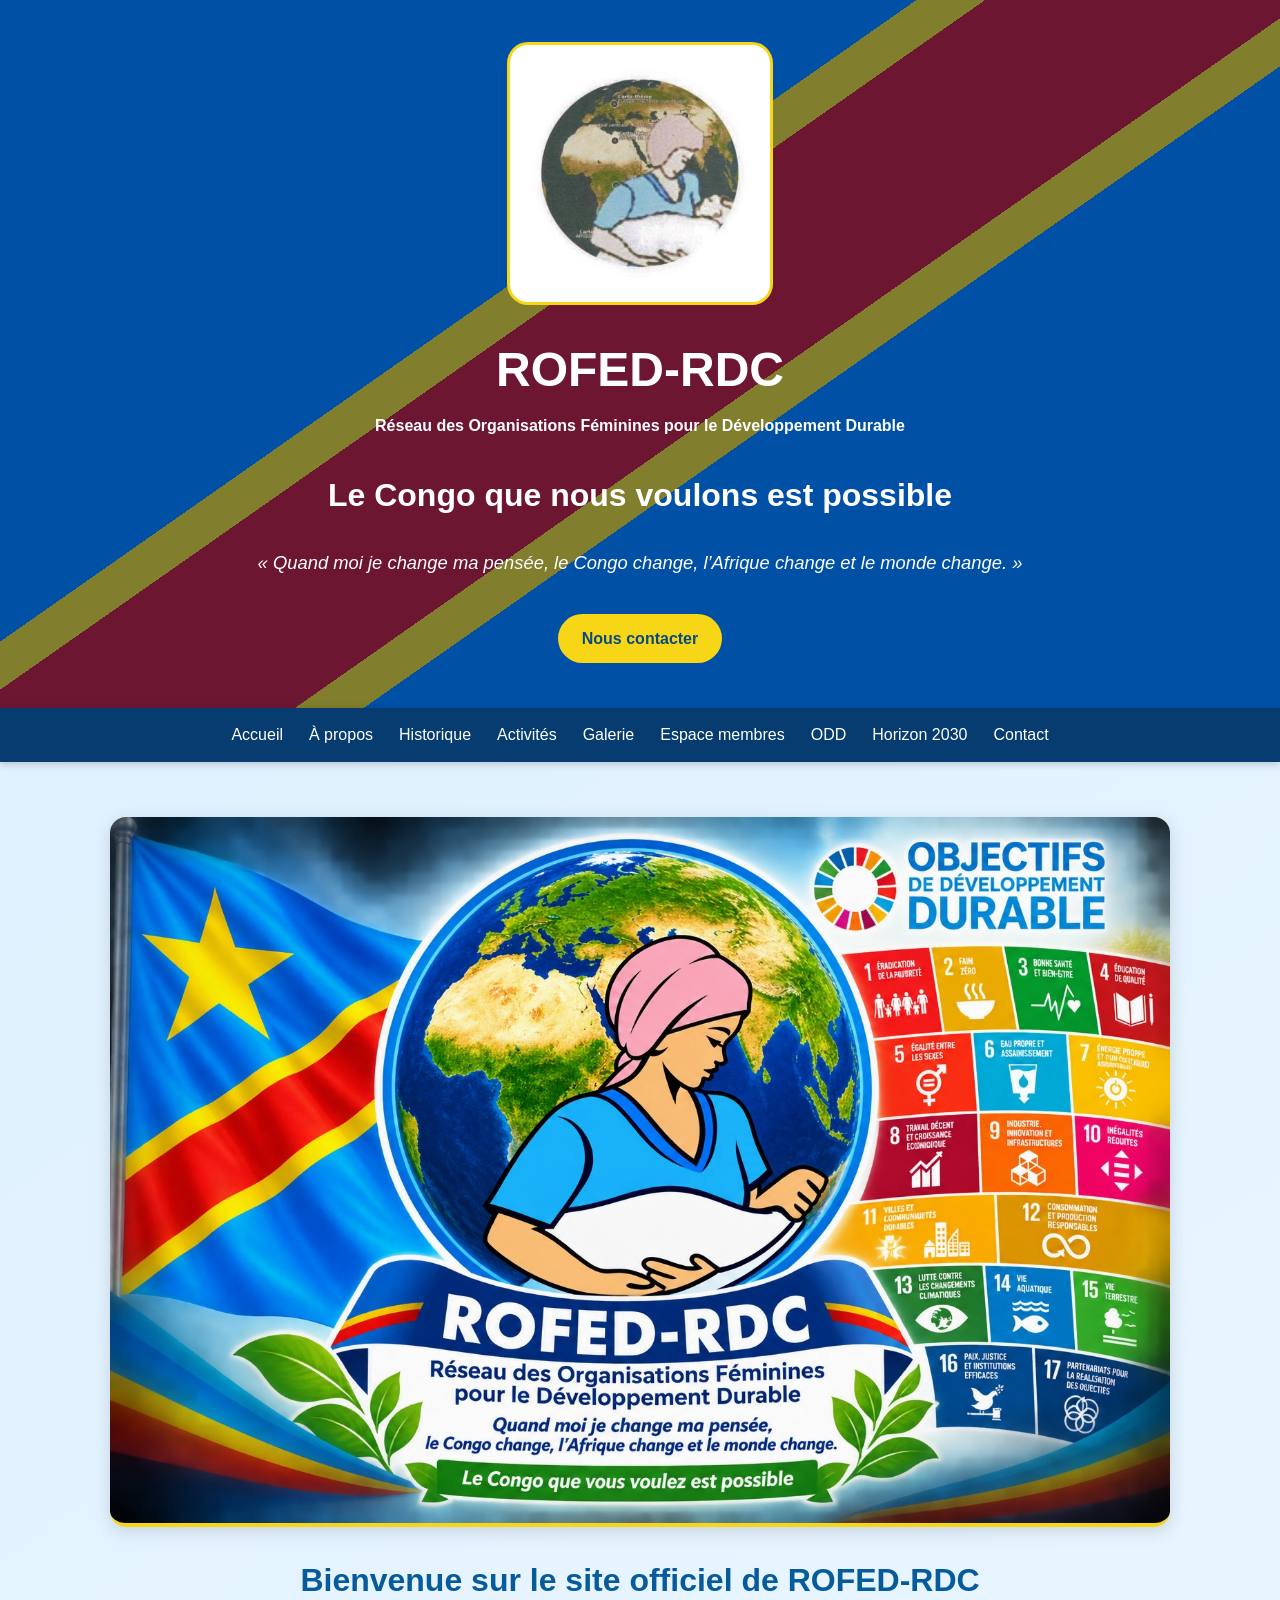
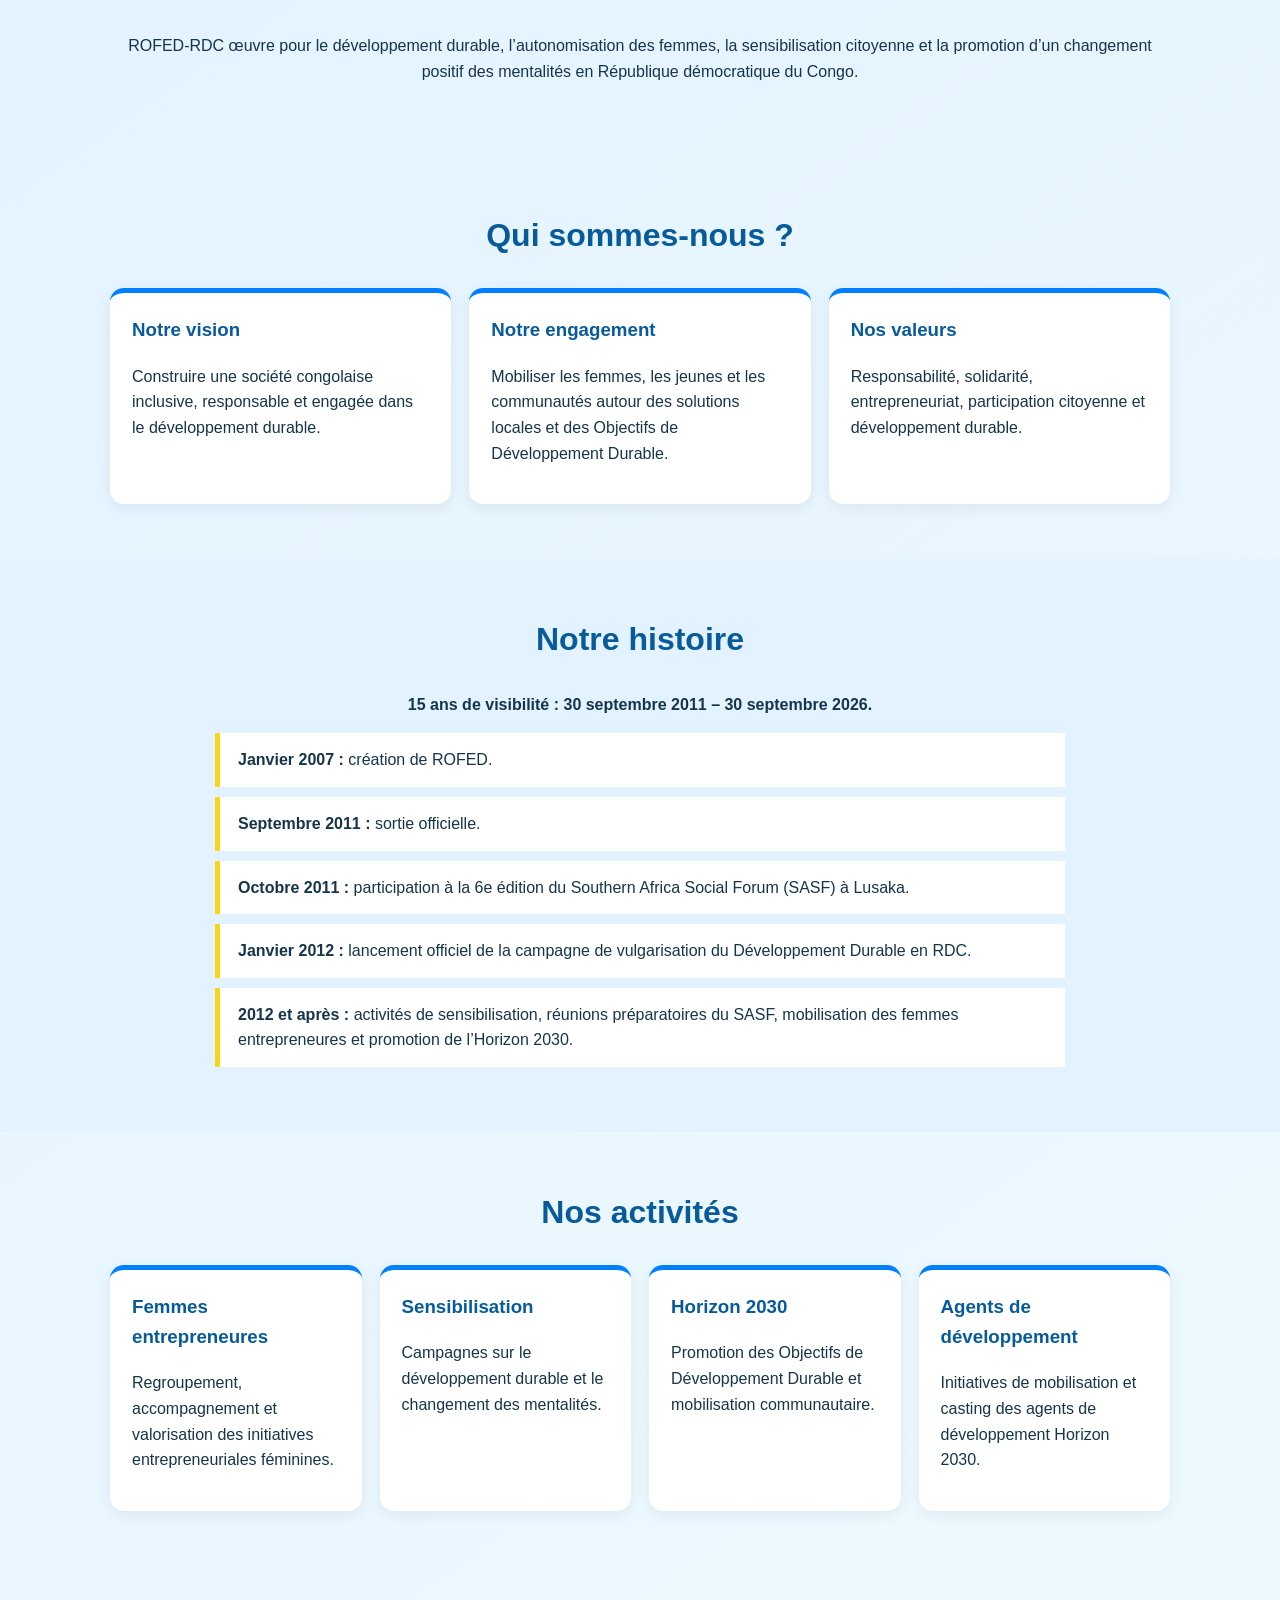
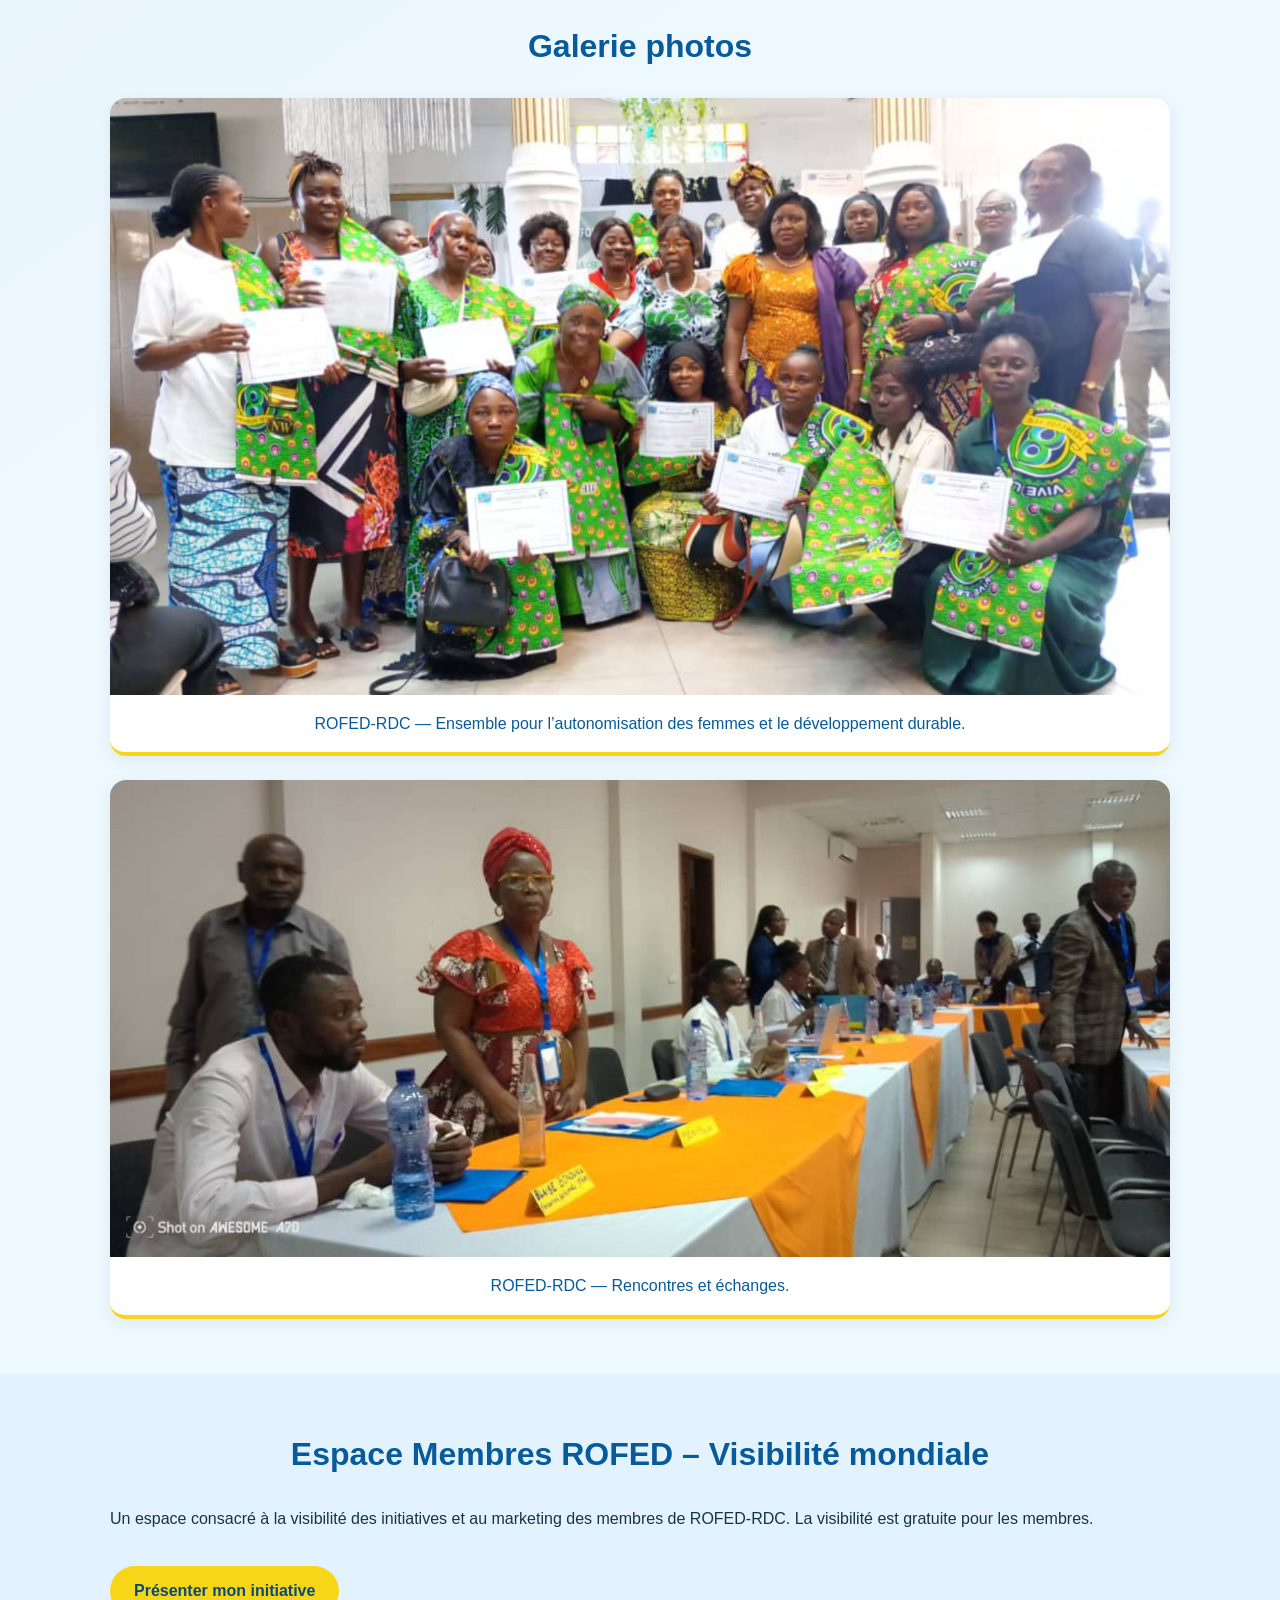
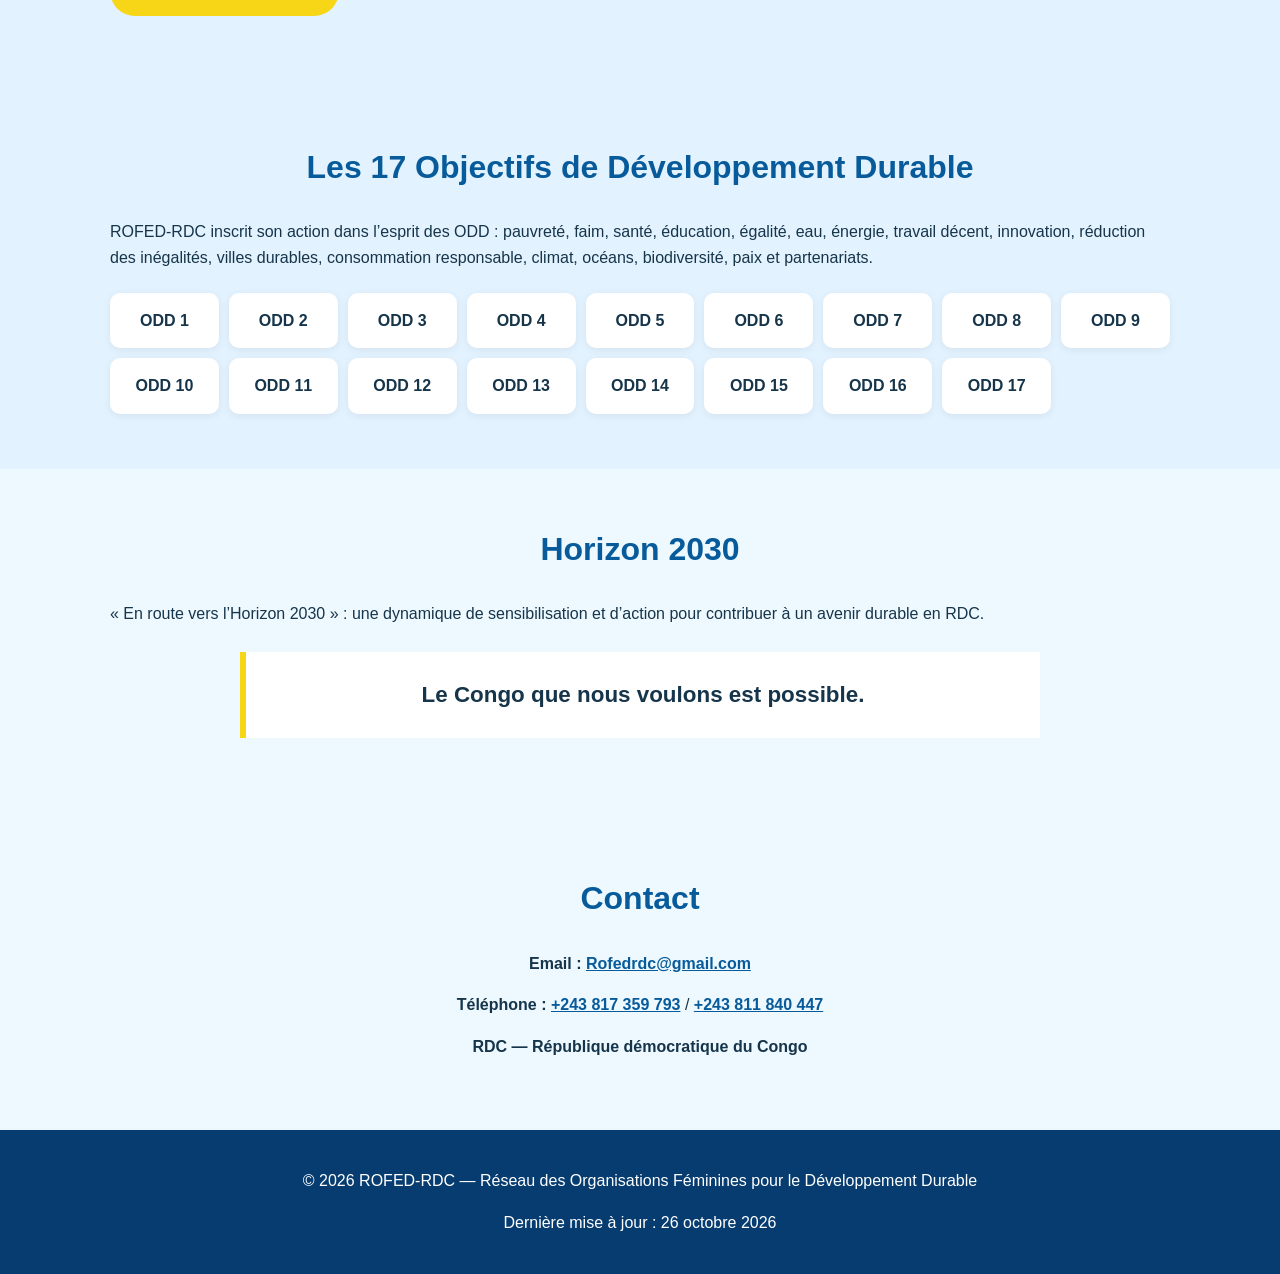
==== commit dd0eabac: "Add files via upload" ====
--- a/index.html
+++ b/index.html
@@ -5,13 +5,41 @@
 <meta name="viewport" content="width=device-width, initial-scale=1.0">
 <title>ROFED-RDC | Développement durable</title>
 <meta name="description" content="Réseau des Organisations Féminines pour le Développement Durable (ROFED-RDC)">
-<link rel="stylesheet" href="style.css">
+<style>*{box-sizing:border-box}html{scroll-behavior:smooth}body{margin:0;font-family:Arial,sans-serif;color:#17301f;background:#f7fff8;line-height:1.6}.hero{min-height:62vh;background:linear-gradient(135deg,#087443,#f2c500,#0077b6);display:flex;align-items:center;justify-content:center;text-align:center;color:white}.overlay{padding:45px 20px;background:rgba(0,0,0,.28);width:100%;min-height:62vh;display:flex;flex-direction:column;align-items:center;justify-content:center}.brand{display:flex;align-items:center;gap:18px;max-width:900px}.brand h1{font-size:3rem;margin:0}.brand p{margin:4px 0;font-weight:bold}.logo-placeholder{width:95px;height:95px;border-radius:50%;background:white;color:#087443;display:flex;align-items:center;justify-content:center;font-weight:900;font-size:25px;line-height:.8;border:5px solid #f2c500}.logo-placeholder small{font-size:13px}.hero h2{font-size:2rem;margin:28px 0 8px}.slogan{font-size:1.15rem;font-style:italic;max-width:850px}.btn{display:inline-block;margin-top:18px;padding:12px 24px;border-radius:30px;background:#fff;color:#087443;text-decoration:none;font-weight:bold}nav{position:sticky;top:0;z-index:5;background:#073b24;box-shadow:0 2px 8px #0003}nav #menu{display:flex;justify-content:center;flex-wrap:wrap}nav a{color:white;text-decoration:none;padding:14px 13px;display:block}nav a:hover{background:#0b6840}#menuBtn{display:none}.section{max-width:1100px;margin:auto;padding:55px 20px}.section h2{text-align:center;color:#087443;font-size:2rem;margin-top:0}.intro{text-align:center}.cards{display:grid;grid-template-columns:repeat(auto-fit,minmax(220px,1fr));gap:18px}.cards article{background:white;padding:22px;border-radius:14px;box-shadow:0 4px 15px #0001;border-top:5px solid #087443}.cards h3{margin-top:0;color:#087443}.alt{background:#eaf8ef;max-width:none;padding-left:max(20px,calc((100% - 1060px)/2));padding-right:max(20px,calc((100% - 1060px)/2))}.timeline{max-width:850px;margin:auto}.timeline p{background:white;padding:14px 18px;border-left:5px solid #f2c500;margin:10px 0}.odd-grid{display:grid;grid-template-columns:repeat(auto-fit,minmax(100px,1fr));gap:10px;margin-top:22px}.odd-grid span{padding:15px 5px;text-align:center;background:#fff;border-radius:10px;font-weight:bold;box-shadow:0 2px 8px #0001}blockquote{max-width:800px;margin:25px auto;padding:25px;text-align:center;background:#fff;border-left:6px solid #f2c500;font-size:1.4rem;font-weight:bold}.contact{text-align:center}.contact a{color:#087443;font-weight:bold}footer{background:#073b24;color:#fff;text-align:center;padding:22px}@media(max-width:700px){.brand{flex-direction:column}.brand h1{font-size:2.2rem}.hero h2{font-size:1.5rem}nav #menu{display:none;flex-direction:column}nav #menu.open{display:flex}#menuBtn{display:block;width:100%;border:0;background:#073b24;color:#fff;padding:13px;font-size:1rem}nav a{padding:11px 20px;border-top:1px solid #ffffff22}.section{padding:42px 16px}}
+.brand{flex-direction:column;width:100%}.brand-logo{display:block;width:clamp(160px,32vw,260px);height:auto;object-fit:contain;background:#fff;border-radius:18px;padding:12px;margin:0 auto 12px}.brand>div{width:100%}
+.activity-photo{margin:0;background:#fff;border-radius:16px;overflow:hidden;box-shadow:0 4px 18px #0001}.activity-photo img{display:block;width:100%;height:auto}.activity-photo figcaption{padding:16px 20px;text-align:center;color:#087443}
+
+section[id]{scroll-margin-top:75px}a:focus-visible,button:focus-visible{outline:3px solid #f2c500;outline-offset:4px}.contact a{overflow-wrap:anywhere}.brand-logo{max-width:100%}@media(prefers-reduced-motion:reduce){html{scroll-behavior:auto}}@media(max-width:700px){section[id]{scroll-margin-top:60px}}
+
+/* Couleurs inspirées du drapeau de la République démocratique du Congo */
+body{color:#16354a;background:#edf8ff;background-image:linear-gradient(145deg,rgba(0,127,255,.07),transparent 55%)}
+.hero{background:#007fff;background-image:linear-gradient(145deg,transparent 0%,transparent 40%,#f7d618 40%,#f7d618 43%,#ce1021 43%,#ce1021 57%,#f7d618 57%,#f7d618 60%,transparent 60%)}
+.overlay{background:rgba(0,30,70,.48)}
+nav,#menuBtn,footer{background:#063c70}nav a:hover{background:#005da8}
+.section h2,.cards h3,.activity-photo figcaption,.contact a{color:#075b9b}
+.alt{background:#e3f2ff}.cards article{border-top-color:#007fff}.timeline p,blockquote{border-left-color:#f7d618}
+.btn{color:#064a80;background:#f7d618}.brand-logo{box-shadow:0 0 0 3px #f7d618}
+.activity-photo{border-bottom:4px solid #f7d618}
+a:focus-visible,button:focus-visible{outline-color:#ce1021}
+
+
+/* Visuel d’accueil ROFED-RDC, conservé dans son intégralité. */
+.home-banner{margin:0 auto 28px;overflow:hidden;border-radius:16px;background:#fff;box-shadow:0 4px 18px #0002;border-bottom:4px solid #f7d618}
+.home-banner img{display:block;width:100%;height:auto;aspect-ratio:3/2;object-fit:contain}
+@media(max-width:700px){.home-banner{margin-bottom:22px;border-radius:10px}}
+
+</style>
+<meta property="og:title" content="ROFED-RDC — Le Congo que nous voulons est possible">
+<meta property="og:description" content="Autonomisation des femmes, entrepreneuriat et développement durable en RDC.">
+<meta property="og:type" content="website">
+<meta property="og:url" content="https://rofed-rdc.netlify.app/">
+<meta name="theme-color" content="#007fff">
 </head>
 <body>
 <header class="hero">
   <div class="overlay">
     <div class="brand">
-      <div class="logo-placeholder">ROFED<br><small>RDC</small></div>
+      <img class="brand-logo" src="[data-uri]" alt="Logo ROFED-RDC : une femme devant le globe terrestre" width="260" height="256" fetchpriority="high">
       <div><h1>ROFED-RDC</h1><p>Réseau des Organisations Féminines pour le Développement Durable</p></div>
     </div>
     <h2>Le Congo que nous voulons est possible</h2>
@@ -20,16 +48,19 @@
   </div>
 </header>
 
-<nav>
-  <button id="menuBtn">☰ Menu</button>
+<nav aria-label="Navigation principale">
+  <button id="menuBtn" type="button" aria-controls="menu" aria-expanded="false">☰ Menu</button>
   <div id="menu">
     <a href="#accueil">Accueil</a><a href="#apropos">À propos</a><a href="#historique">Historique</a>
-    <a href="#activites">Activités</a><a href="#odd">ODD</a><a href="#horizon">Horizon 2030</a><a href="#contact">Contact</a>
+    <a href="#activites">Activités</a><a href="#galerie">Galerie</a><a href="#membres">Espace membres</a><a href="#odd">ODD</a><a href="#horizon">Horizon 2030</a><a href="#contact">Contact</a>
   </div>
 </nav>
 
 <main>
 <section id="accueil" class="section intro">
+<figure class="home-banner">
+<img src="[data-uri]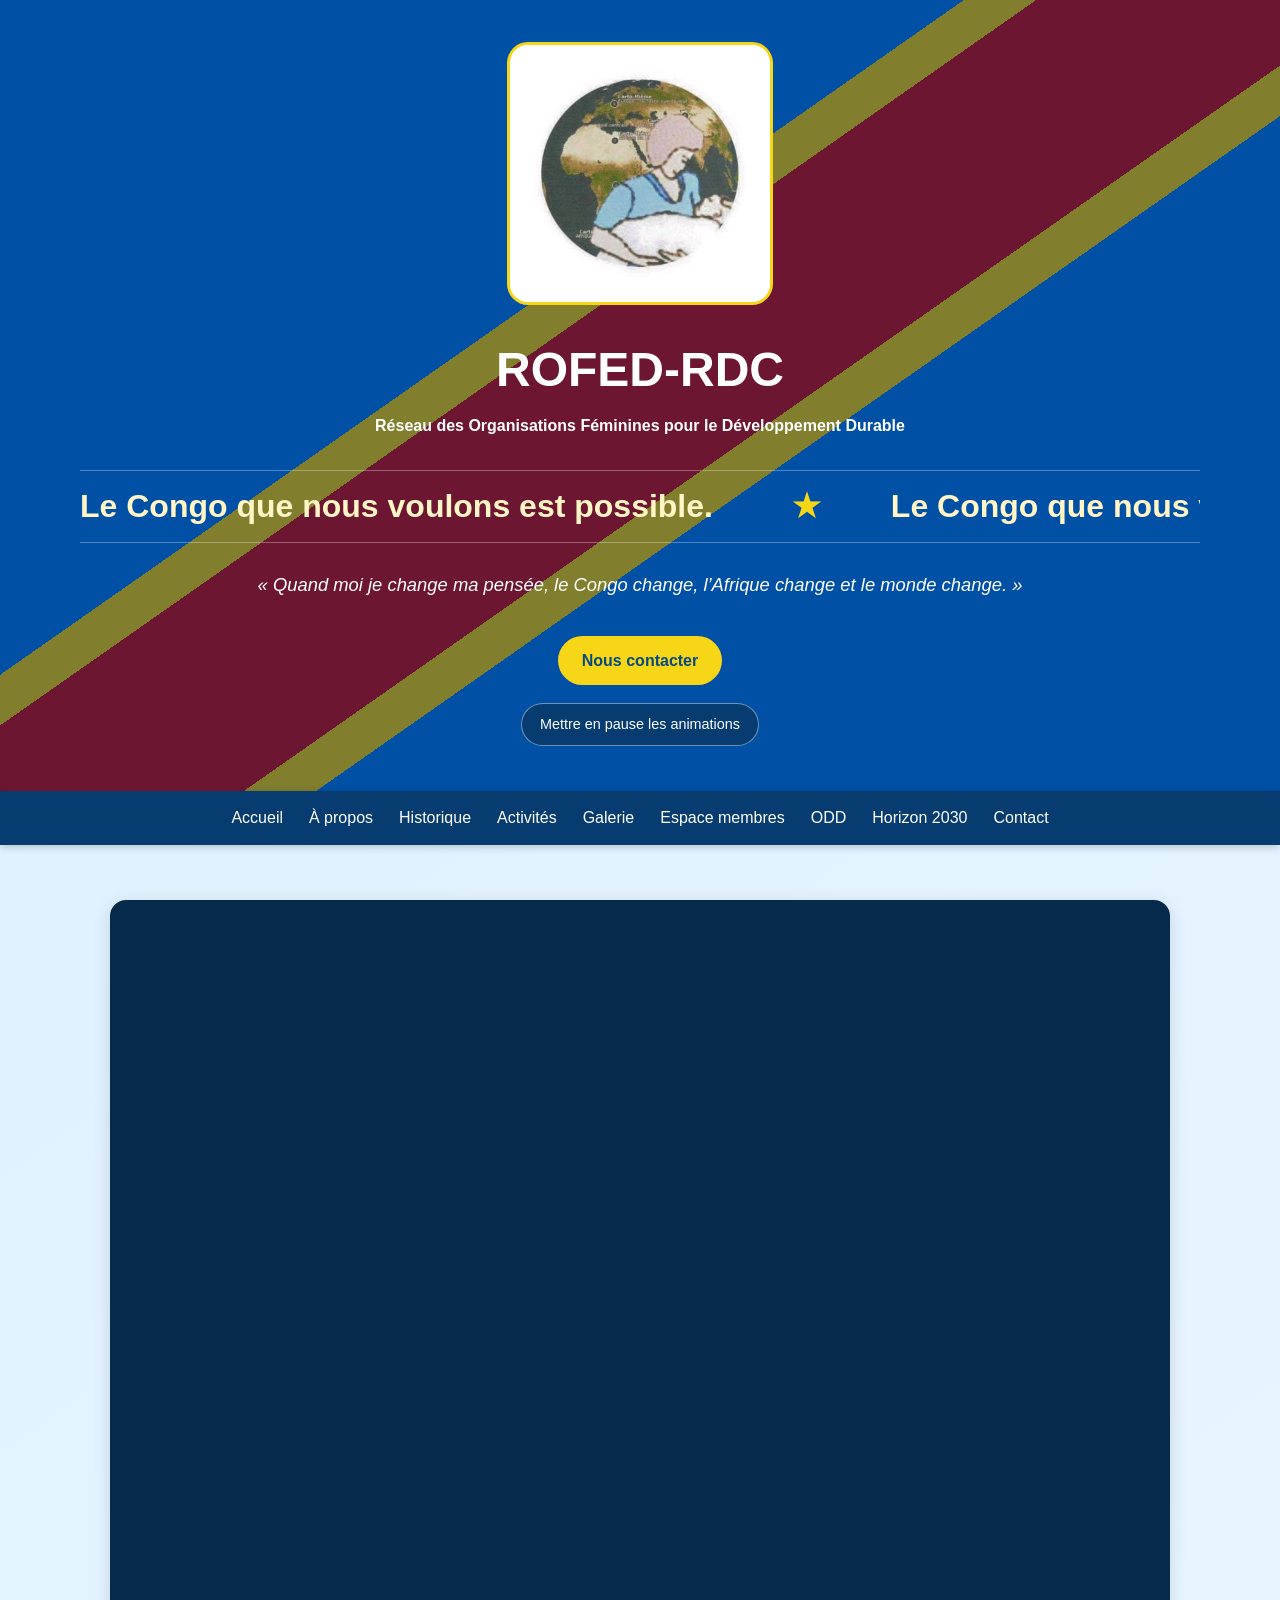
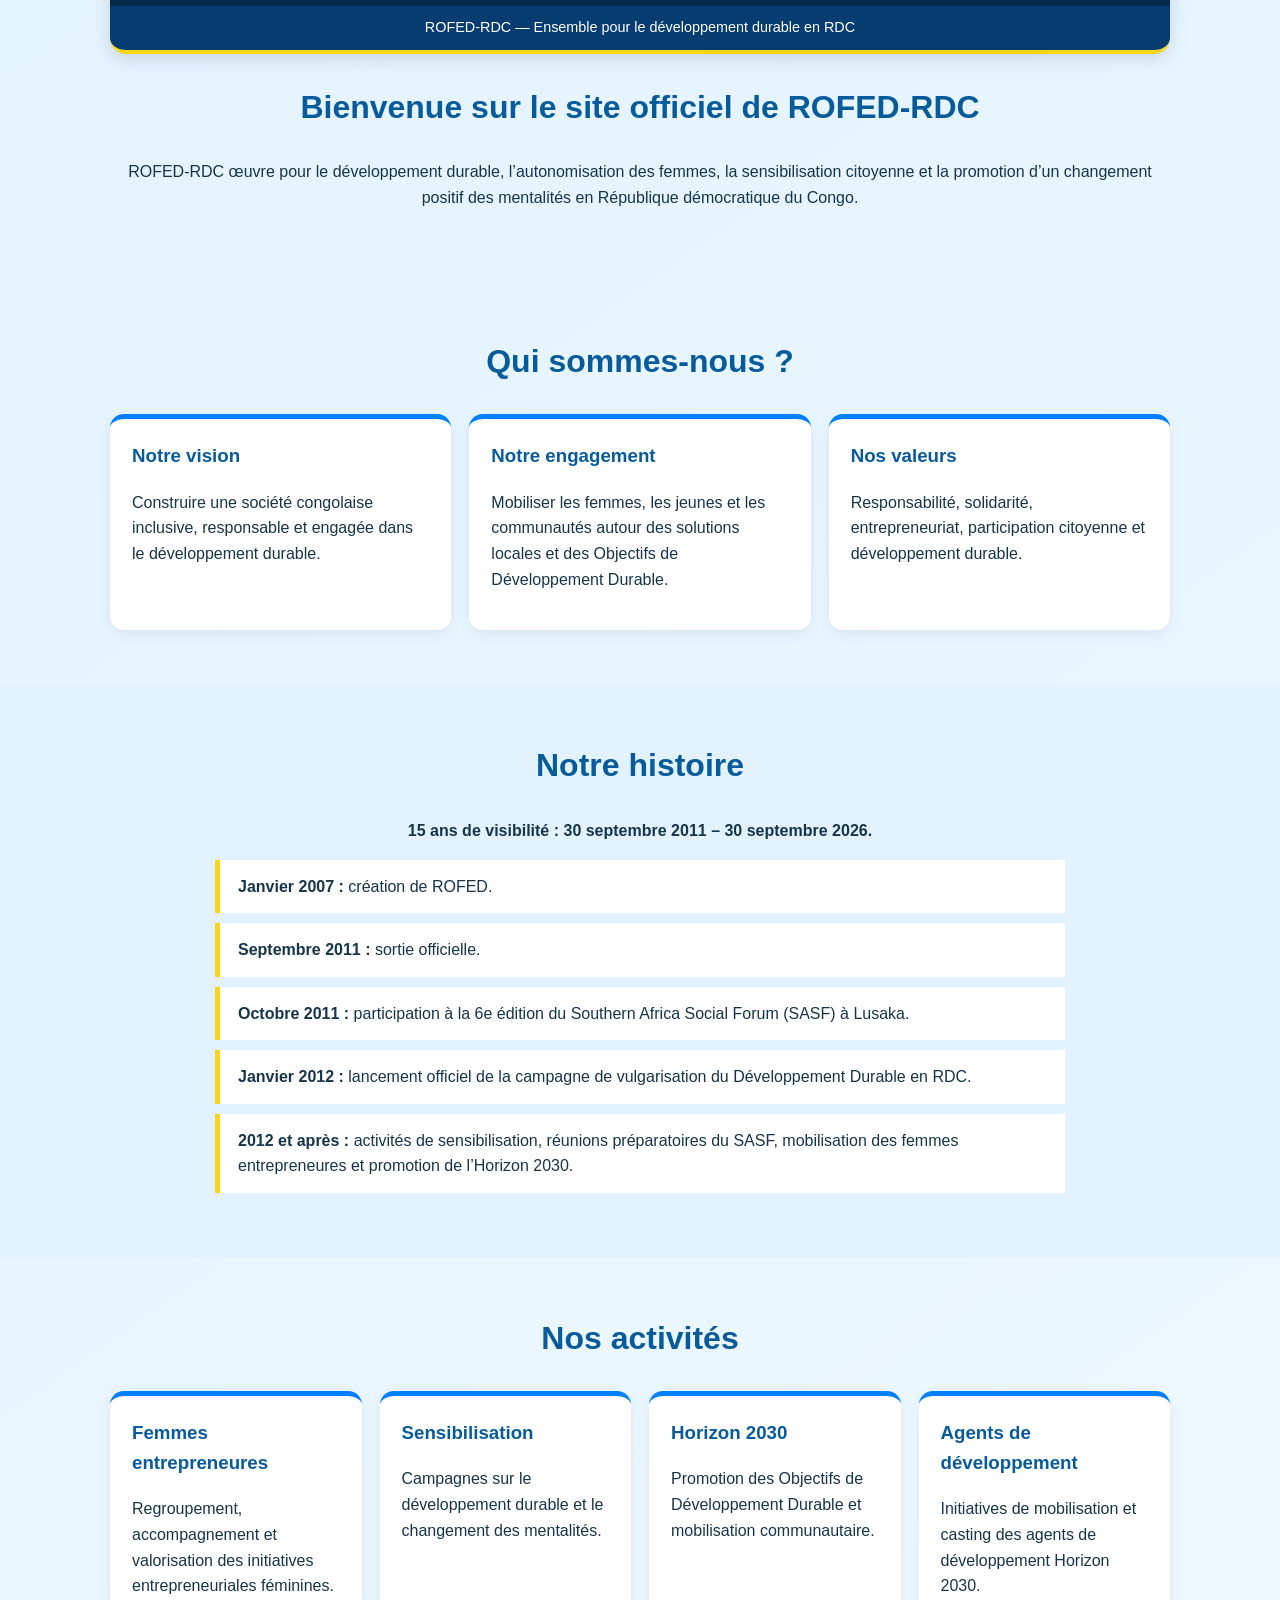
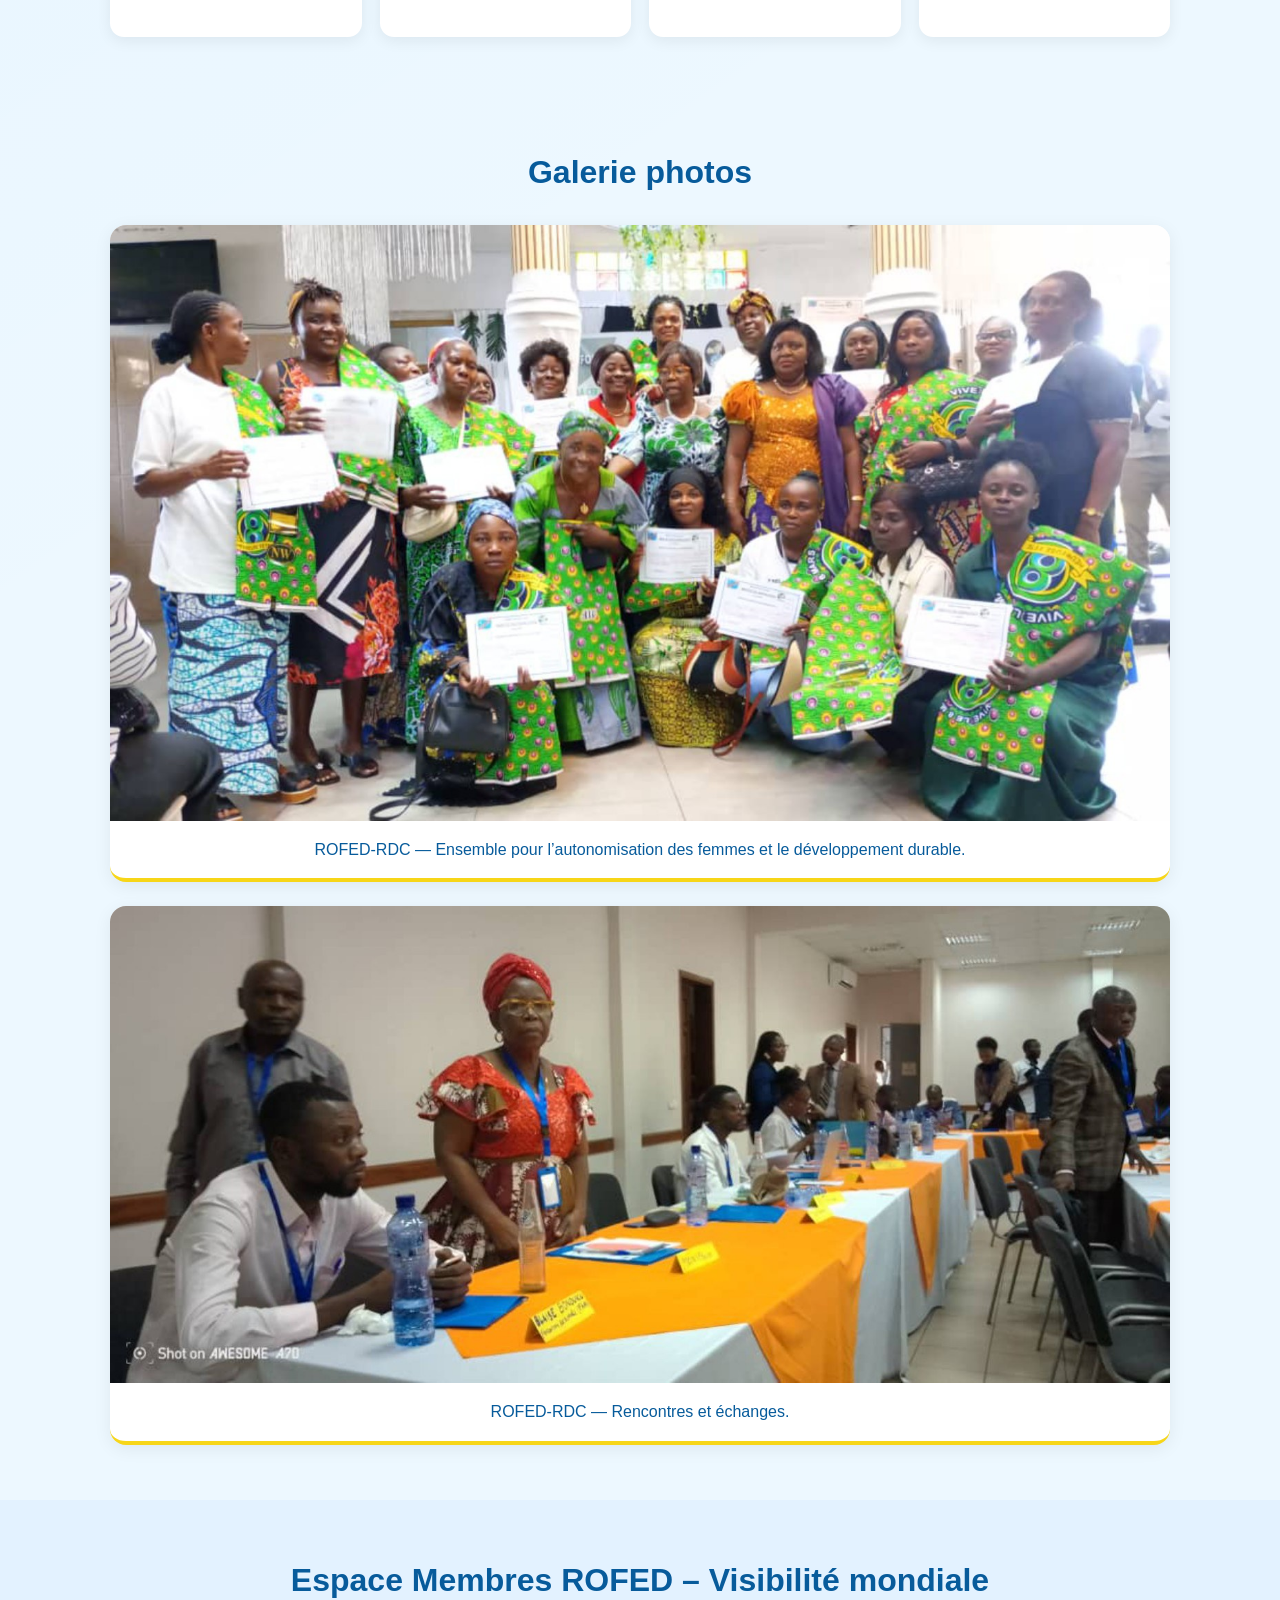
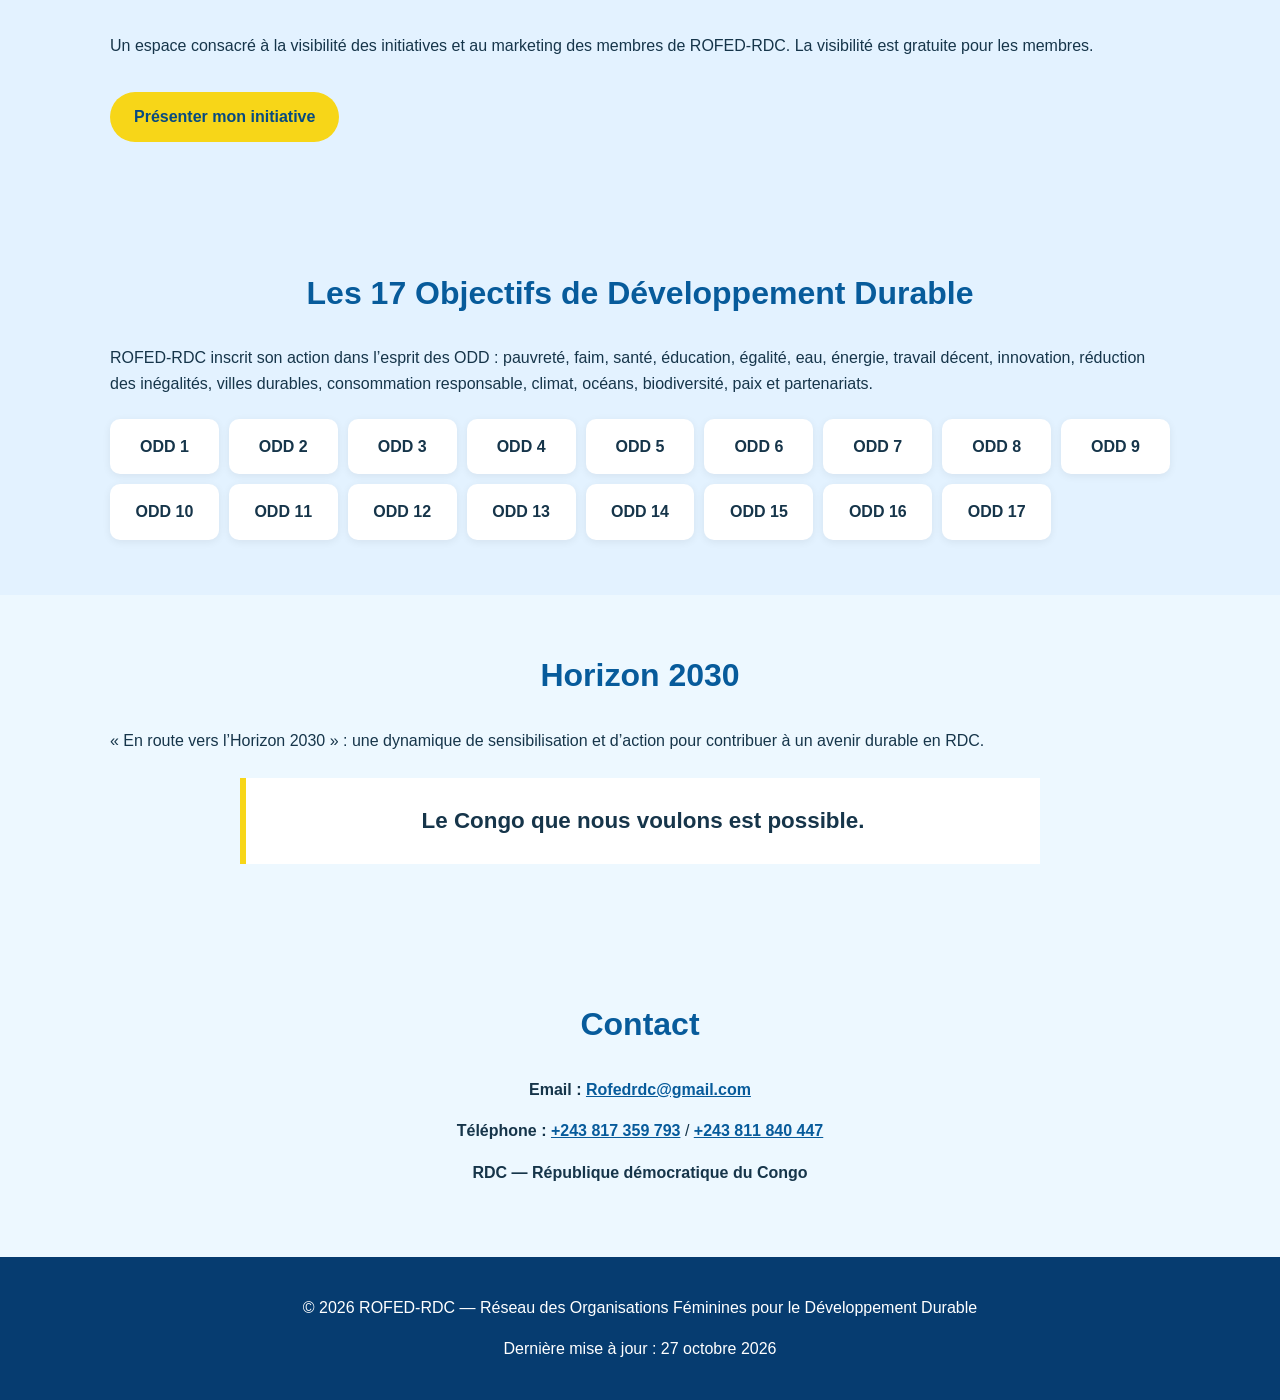
==== commit 2ae5af37: "Add files via upload" ====
--- a/index.html
+++ b/index.html
@@ -32,8 +32,39 @@
 <meta property="og:title" content="ROFED-RDC — Le Congo que nous voulons est possible">
 <meta property="og:description" content="Autonomisation des femmes, entrepreneuriat et développement durable en RDC.">
 <meta property="og:type" content="website">
-<meta property="og:url" content="https://rofed-rdc.netlify.app/">
+<meta property="og:url" content="https://rofed-rdc.org/">
 <meta name="theme-color" content="#007fff">
+<style id="rofed-motion-style">
+/* Animation ROFED-RDC : slogan continu et diaporama des visuels existants. */
+.hero{overflow:hidden}
+.rofed-running-title{width:min(100%,1120px);overflow:hidden;white-space:nowrap;padding:14px 0;border-block:1px solid #ffffff50;line-height:1.35}
+.rofed-title-track{display:flex;width:max-content;animation:rofed-text-scroll 22s linear infinite}
+.rofed-title-track>span{flex:none;padding-right:70px;color:#fff5c5}
+.rofed-title-track>span::after{content:" ★ ";color:#f7d618;margin-left:70px}
+@keyframes rofed-text-scroll{to{transform:translateX(-50%)}}
+.rofed-motion-toggle{margin:18px auto 0;border:1px solid #ffffff70;border-radius:24px;padding:9px 18px;font:inherit;font-size:.9rem;color:#fff;background:#063c70;cursor:pointer}
+.rofed-motion-toggle:hover{background:#075b9b}
+.brand-logo{animation:rofed-logo-float 7s ease-in-out infinite}
+@keyframes rofed-logo-float{0%,100%{transform:translateY(0)}50%{transform:translateY(-7px)}}
+.rofed-slides{position:relative;aspect-ratio:3/2;background:#062a4a;isolation:isolate}
+.rofed-slides img{position:absolute;inset:0;width:100%;height:100%;object-fit:contain;opacity:0;animation:rofed-slide 24s linear infinite,rofed-image-glide 12s ease-in-out infinite}
+.rofed-slides img:nth-child(1){animation-delay:-1s,-1s}
+.rofed-slides img:nth-child(2){animation-delay:7s,-5s}
+.rofed-slides img:nth-child(3){animation-delay:15s,-9s}
+@keyframes rofed-slide{0%{opacity:0}4.166%,33.333%{opacity:1}37.5%,100%{opacity:0}}
+@keyframes rofed-image-glide{0%,100%{transform:translateX(-.45%) scale(.98)}50%{transform:translateX(.45%) scale(.985)}}
+.rofed-slides-caption{padding:10px 16px;margin:0;background:#063c70;color:#fff;font-size:.9rem;text-align:center}
+.rofed-motion-paused .rofed-title-track,.rofed-motion-paused .rofed-slides img,.rofed-motion-paused .brand-logo{animation-play-state:paused}
+@media(max-width:700px){.rofed-running-title{font-size:1.45rem!important}.rofed-title-track>span{padding-right:35px}.rofed-title-track>span::after{margin-left:35px}.rofed-slides-caption{font-size:.8rem}}
+@media(prefers-reduced-motion:reduce){
+ .rofed-title-track,.rofed-slides img,.brand-logo{animation:none!important;transform:none!important}
+ .rofed-running-title{white-space:normal}.rofed-title-track{display:block;width:auto}
+ .rofed-title-track>span{padding:0;display:block}.rofed-title-track>span::after{content:none}
+ .rofed-title-track>span[aria-hidden="true"]{display:none}
+ .rofed-slides img{opacity:0!important}.rofed-slides img:first-child{opacity:1!important}
+ .rofed-motion-toggle{display:none}
+}
+</style>
 </head>
 <body>
 <header class="hero">
@@ -42,9 +73,10 @@
       <img class="brand-logo" src="[data-uri]" alt="Logo ROFED-RDC : une femme devant le globe terrestre" width="260" height="256" fetchpriority="high">
       <div><h1>ROFED-RDC</h1><p>Réseau des Organisations Féminines pour le Développement Durable</p></div>
     </div>
-    <h2>Le Congo que nous voulons est possible</h2>
+    <h2 class="rofed-running-title" aria-label="Le Congo que nous voulons est possible."><span class="rofed-title-track" aria-hidden="true"><span>Le Congo que nous voulons est possible.</span><span aria-hidden="true">Le Congo que nous voulons est possible.</span></span></h2>
     <p class="slogan">« Quand moi je change ma pensée, le Congo change, l’Afrique change et le monde change. »</p>
     <a class="btn" href="#contact">Nous contacter</a>
+    <button type="button" class="rofed-motion-toggle" aria-pressed="false">Mettre en pause les animations</button>
   </div>
 </header>
 
@@ -59,7 +91,12 @@
 <main>
 <section id="accueil" class="section intro">
 <figure class="home-banner">
+<div class="rofed-slides" role="group" aria-label="Diaporama ROFED-RDC : identité, femmes entrepreneures et rencontres">
 <img src="[data-uri]